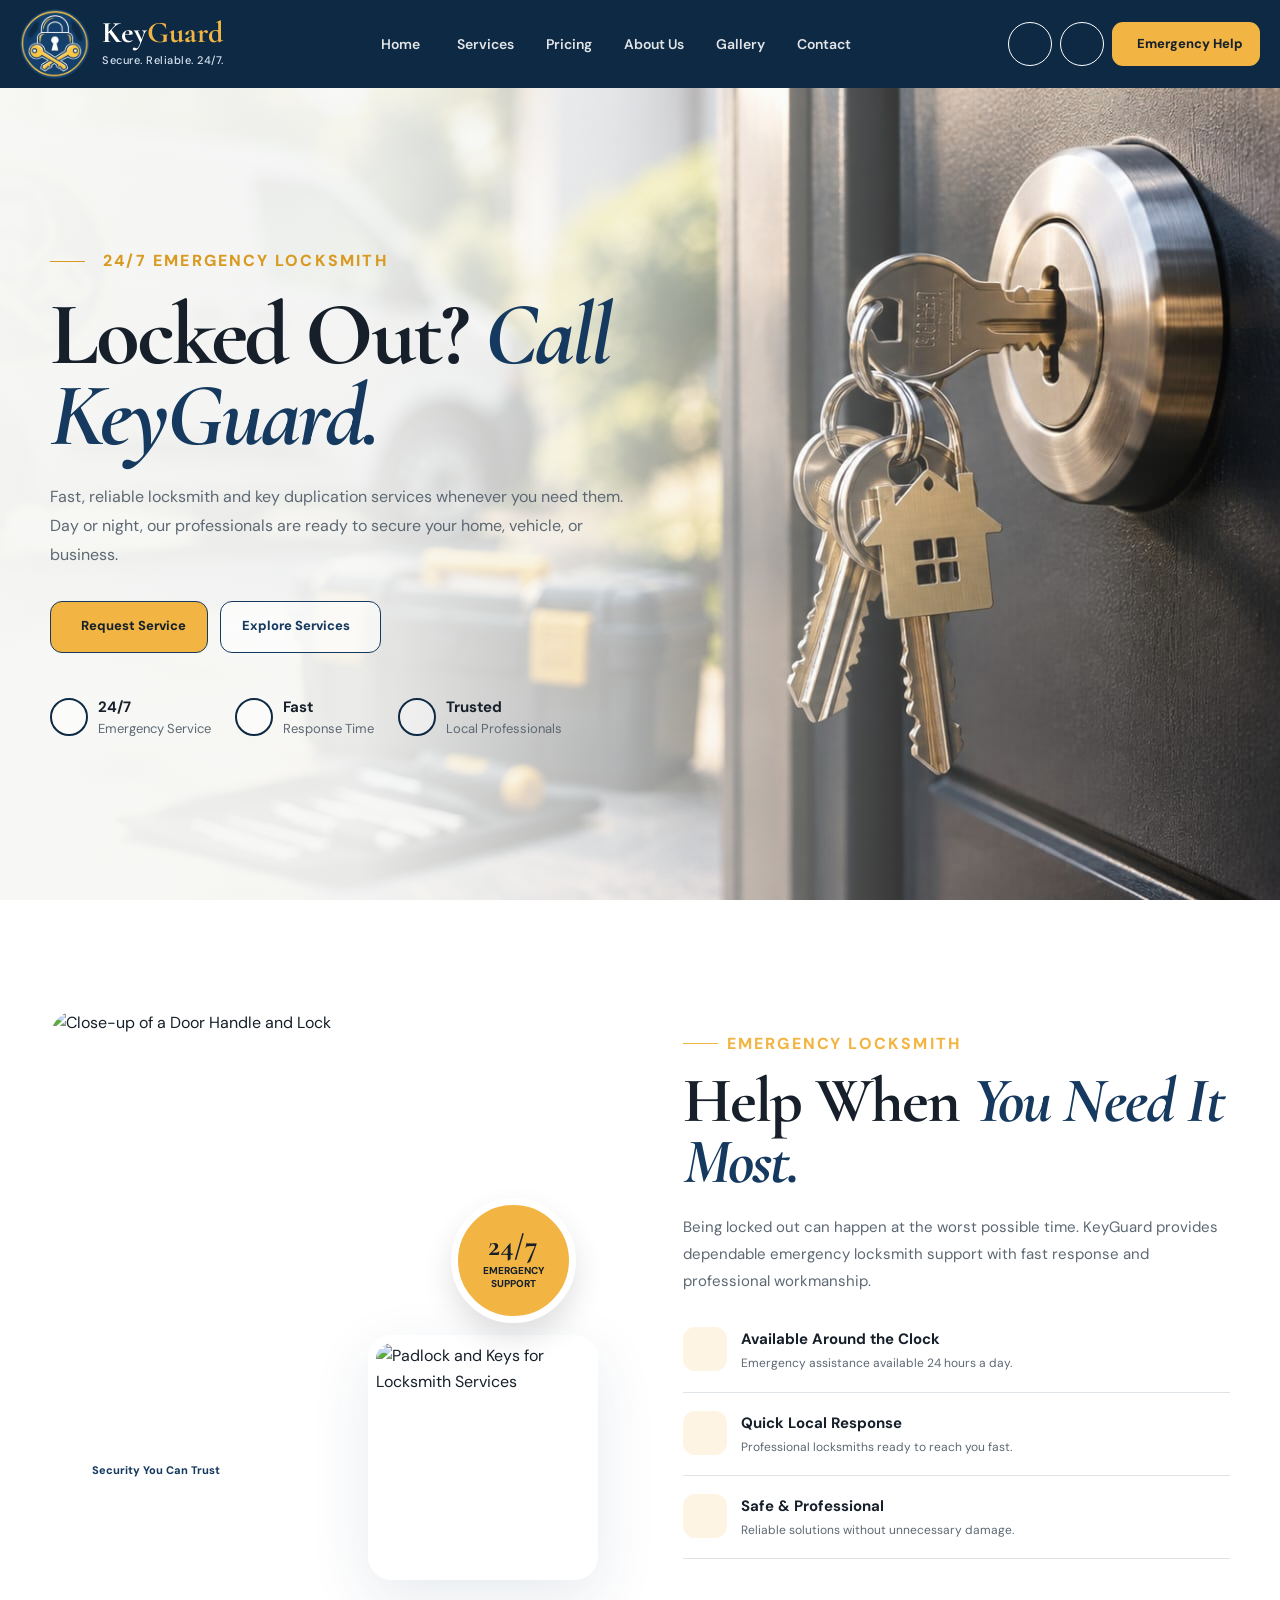
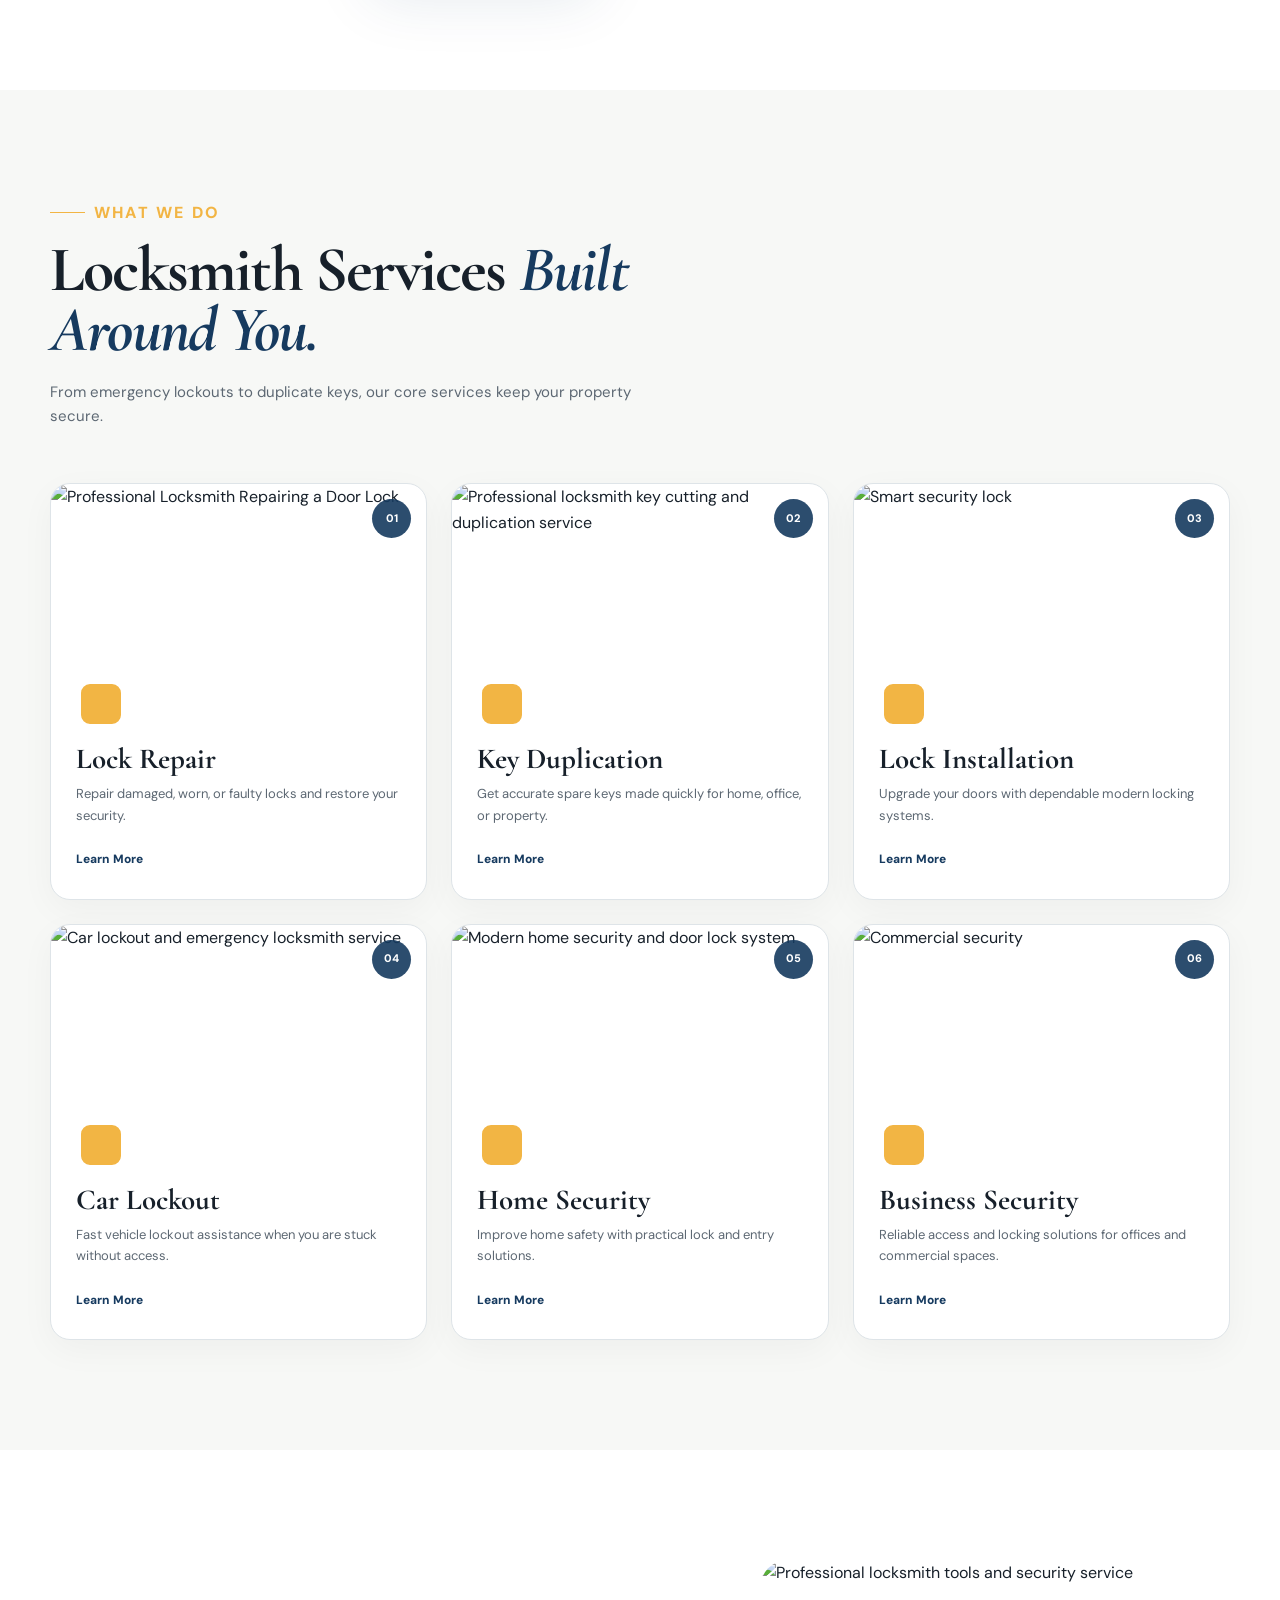
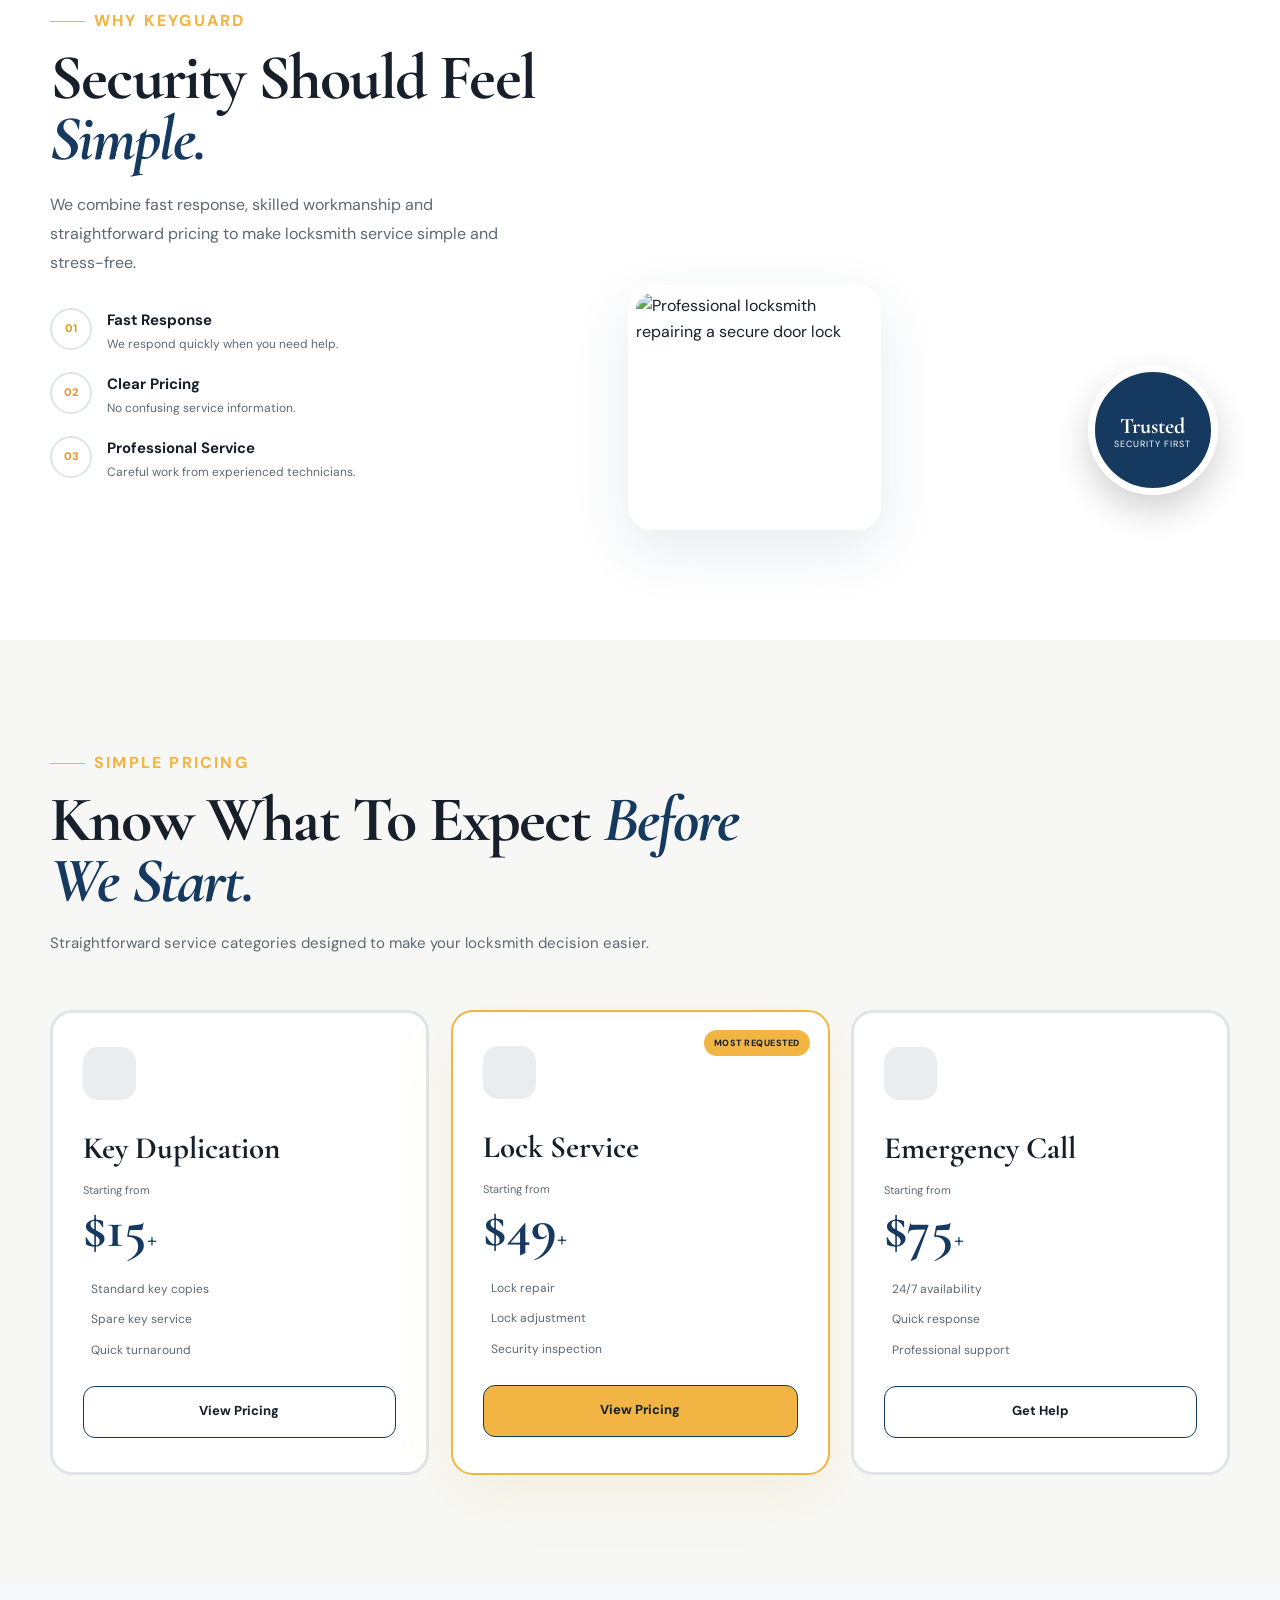
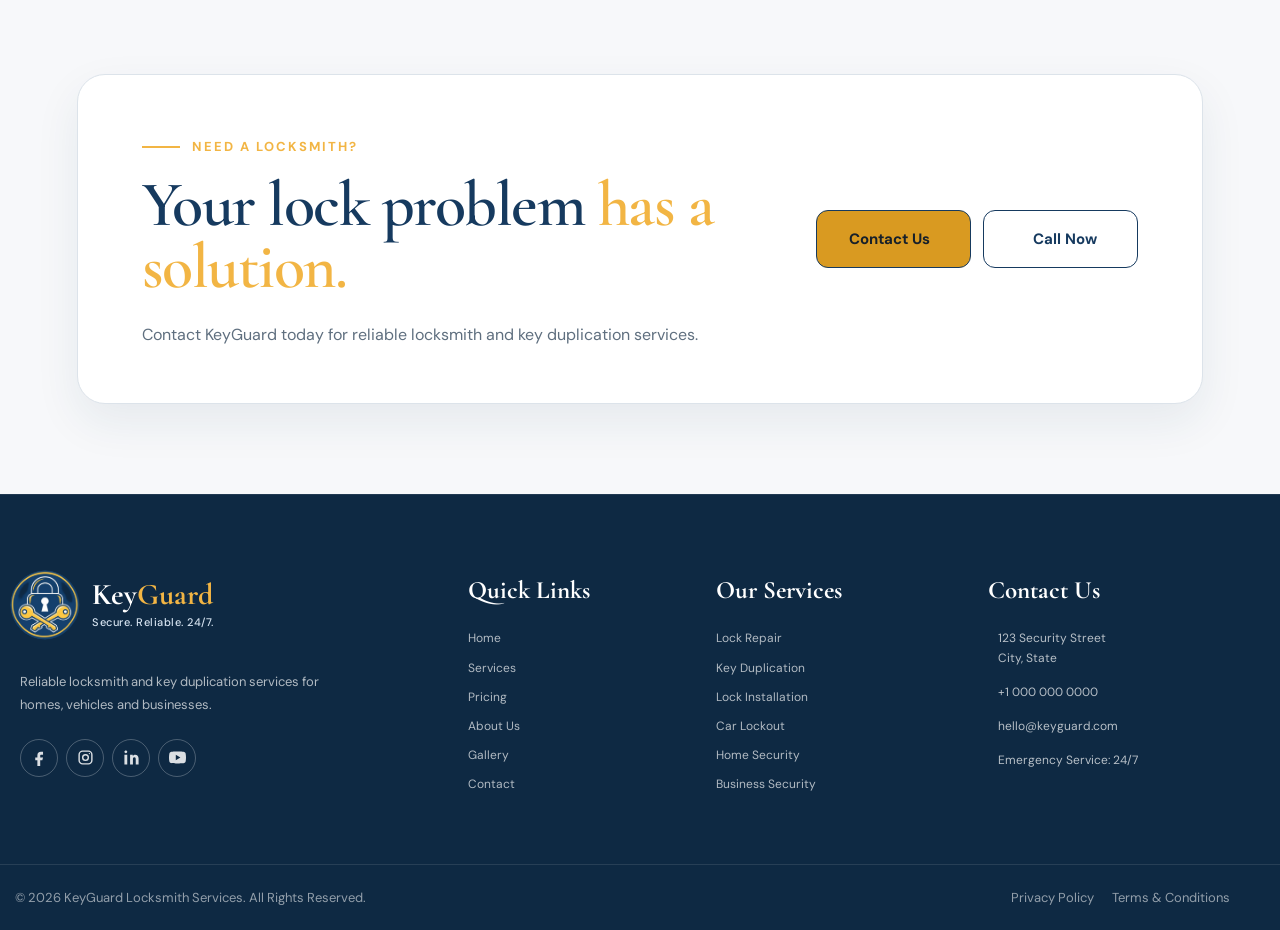
==== index.html @ f60ee817 "Add files via upload" ====
<!DOCTYPE html>
<html lang="en">
<head>
    <meta charset="UTF-8">
    <meta name="viewport" content="width=device-width, initial-scale=1.0">

    <title>KeyGuard | Locksmith & Key Duplication</title>

    <!-- Google Fonts -->
    <link rel="preconnect" href="https://fonts.googleapis.com">
    <link rel="preconnect" href="https://fonts.gstatic.com" crossorigin>
    <link href="https://fonts.googleapis.com/css2?family=Cormorant+Garamond:wght@500;600;700&family=DM+Sans:wght@400;500;600;700&display=swap" rel="stylesheet">

    <!-- Lucide Icons -->
    <script src="https://unpkg.com/lucide@latest"></script>

    <link rel="stylesheet" href="home.css">
    <link rel="icon" type="image/png" href="imges/lock.png">
</head>

<body>

<!-- =========================================================
     HEADER
========================================================= -->
<header class="site-header" id="siteHeader">

    <div class="header-inner">

        <!-- LOGO -->
       
<!-- LOGO -->
<a href="index.html" class="brand">

    <div class="brand-logo">
        <img src="imges/logo1.jpeg" alt="KeyGuard Logo">
    </div>

    <div class="brand-copy">
        <span class="brand-name">
            <span>Key</span><strong>Guard</strong>
        </span>

        <small class="brand-caption">
            Secure. Reliable. 24/7.
        </small>
    </div>

</a>


        <!-- MOBILE MENU -->
        <button class="mobile-menu-btn" id="mobileMenuBtn" aria-label="Open menu">
            <i data-lucide="menu"></i>
        </button>


        <!-- NAVIGATION -->
        <nav class="main-nav" id="mainNav">

            <!-- HOME DROPDOWN -->
            <div class="nav-dropdown">

                <button class="nav-link dropdown-toggle" type="button">
                    Home
                    <i data-lucide="chevron-down"></i>
                </button>

                <div class="dropdown-menu">
                    <a href="index.html">Home-Classic</a>
                    <a href="home2.html">Home-Premium</a>
                </div>

            </div>


            <a href="service.html" class="nav-link">
                Services
            </a>

            <a href="Pricing.html" class="nav-link">
                Pricing
            </a>

            <a href="about.html" class="nav-link">
                About Us
            </a>

            <a href="gallery.html" class="nav-link">
                Gallery
            </a>

            <a href="contact.html" class="nav-link">
                Contact
            </a>
            <a href="emergency.html" class="mobile-emergency-link">
  <i data-lucide="phone-call"></i>
  <span>Emergency Help</span>
</a>

        </nav>


        <!-- RIGHT CONTROLS -->
        
 <div class="header-actions">
      <button class="header-icon-btn circle-btn" id="rtlToggle"
        type="button" aria-label="Toggle RTL" title="Toggle RTL">
        <i data-lucide="arrow-left-right"></i>
      </button>
      <button class="header-icon-btn circle-btn" id="themeToggle"
        type="button" aria-label="Toggle dark mode" title="Toggle dark mode">
        <i data-lucide="moon" id="themeIcon"></i>
      </button>


            <a href="emergency.html" class="header-cta">
          <i data-lucide="phone-call"></i>
          Emergency Help
        </a>

        </div>

    </div>

</header>



<main>


<!-- =========================================================
     SECTION 1 — HERO
========================================================= -->
<section class="hero">

    <!-- HERO BACKGROUND IMAGE -->
    <div class="hero-background">

<img
  src="imges/home hero 2.jpeg"
  alt="Professional KeyGuard locksmith securing a door lock"
  class="hero-image"
>

    </div>


    <!-- LEFT GRADIENT OVERLAY -->
    <div class="hero-overlay"></div>


    <div class="hero-content container">

        <div class="hero-copy reveal">

            <div class="eyebrow">
                <span class="eyebrow-line"></span>
                <i data-lucide="shield-check"></i>
                24/7 Emergency Locksmith
            </div>

<h1>
    Locked Out?
    <span>Call KeyGuard.</span>
</h1>

            <p>
                Fast, reliable locksmith and key duplication services
                whenever you need them. Day or night, our professionals
                are ready to secure your home, vehicle, or business.
            </p>


            <div class="hero-buttons">

               <a href="contact.html" class="btn btn-primary">
    <i data-lucide="phone-call"></i>
    Request Service
</a>

                <a href="service.html" class="btn btn-outline">
                    Explore Services
                    <i data-lucide="arrow-right"></i>
                </a>

            </div>


            <div class="hero-trust">

                <div class="trust-item">
                    <div class="trust-icon">
                        <i data-lucide="clock-3"></i>
                    </div>

                    <div>
                        <strong>24/7</strong>
                        <span>Emergency Service</span>
                    </div>
                </div>


                <div class="trust-item">
                    <div class="trust-icon">
                        <i data-lucide="zap"></i>
                    </div>

                    <div>
                        <strong>Fast</strong>
                        <span>Response Time</span>
                    </div>
                </div>


                <div class="trust-item">
                    <div class="trust-icon">
                        <i data-lucide="badge-check"></i>
                    </div>

                    <div>
                        <strong>Trusted</strong>
                        <span>Local Professionals</span>
                    </div>
                </div>

            </div>

        </div>


        <!-- HERO FLOATING CARD -->
       

</section>



<!-- =========================================================
     SECTION 2 — EMERGENCY
========================================================= -->
<section class="section emergency-section">

    <div class="container emergency-grid">

        <!-- IMAGE COLLAGE -->
        <div class="image-collage reveal">

            <div class="main-image image-hover">

               <img
    src="https://images.unsplash.com/photo-1757590108469-693d6f6a0165?auto=format&fit=crop&w=1100&q=85"
    alt="Close-up of a Door Handle and Lock"
    loading="lazy"
>

                <div class="image-label">
                    <i data-lucide="shield"></i>
                    Security You Can Trust
                </div>

            </div>


            <div class="small-image image-hover">
<img
    src="https://live.staticflickr.com/7741/27097002084_64ef5ff59c_o.jpg"
    alt="Padlock and Keys for Locksmith Services"
    loading="lazy"
>

            </div>


            <div class="experience-badge">

                <strong>24/7</strong>
                <span>Emergency<br>Support</span>

            </div>

        </div>


        <!-- CONTENT -->
        <div class="section-copy reveal delay-1">

            <div class="eyebrow dark-eyebrow">
                <span class="eyebrow-line"></span>
                Emergency Locksmith
            </div>


            <h2>
                Help When
                <span>You Need It Most.</span>
            </h2>


            <p>
                Being locked out can happen at the worst possible time.
                KeyGuard provides dependable emergency locksmith support
                with fast response and professional workmanship.
            </p>


            <div class="feature-list">

                <div class="feature-row">
                    <div class="feature-icon">
                        <i data-lucide="clock"></i>
                    </div>

                    <div>
                        <h3>Available Around the Clock</h3>
                        <p>Emergency assistance available 24 hours a day.</p>
                    </div>
                </div>


                <div class="feature-row">
                    <div class="feature-icon">
                        <i data-lucide="map-pin"></i>
                    </div>

                    <div>
                        <h3>Quick Local Response</h3>
                        <p>Professional locksmiths ready to reach you fast.</p>
                    </div>
                </div>


                <div class="feature-row">
                    <div class="feature-icon">
                        <i data-lucide="lock-keyhole"></i>
                    </div>

                    <div>
                        <h3>Safe & Professional</h3>
                        <p>Reliable solutions without unnecessary damage.</p>
                    </div>
                </div>

            </div>

        </div>

    </div>

</section>



<!-- =========================================================
     SECTION 3 — SERVICES
========================================================= -->
<section class="section services-section">

    <div class="container">

        <div class="section-heading reveal">

            <div class="eyebrow dark-eyebrow">
                <span class="eyebrow-line"></span>
                What We Do
            </div>

            <h2>
                Locksmith Services
                <span>Built Around You.</span>
            </h2>

            <p>
                From emergency lockouts to duplicate keys,
                our core services keep your property secure.
            </p>

        </div>


        <div class="services-grid">


            <!-- CARD 1 -->
            <article class="service-card reveal">

                <div class="service-image image-hover">

                 <img
    src="https://www.phillykeystonelocksmith.com/images/content_10.png"
    alt="Professional Locksmith Repairing a Door Lock"
    loading="lazy"
>

                    <div class="service-number">01</div>

                </div>

                <div class="service-content">

                    <div class="service-icon">
                        <i data-lucide="lock-keyhole"></i>
                    </div>

                    <h3>Lock Repair</h3>

                    <p>
                        Repair damaged, worn, or faulty locks
                        and restore your security.
                    </p>

                    <a href="services.html">
                        Learn More
                        <i data-lucide="arrow-up-right"></i>
                    </a>

                </div>

            </article>


            <!-- CARD 2 -->
            <article class="service-card reveal delay-1">

                <div class="service-image image-hover">

                    <img
    src="https://images.unsplash.com/photo-1586864387967-d02ef85d93e8?auto=format&fit=crop&w=900&q=85"
    alt="Professional locksmith key cutting and duplication service"
>

                    <div class="service-number">02</div>

                </div>

                <div class="service-content">

                    <div class="service-icon">
                        <i data-lucide="key-round"></i>
                    </div>

                    <h3>Key Duplication</h3>

                    <p>
                        Get accurate spare keys made quickly
                        for home, office, or property.
                    </p>

                    <a href="services.html">
                        Learn More
                        <i data-lucide="arrow-up-right"></i>
                    </a>

                </div>

            </article>


            <!-- CARD 3 -->
            <article class="service-card reveal delay-2">

                <div class="service-image image-hover">

                    <img
                        src="https://images.unsplash.com/photo-1558618666-fcd25c85cd64?auto=format&fit=crop&w=900&q=85"
                        alt="Smart security lock"
                    >

                    <div class="service-number">03</div>

                </div>

                <div class="service-content">

                    <div class="service-icon">
                        <i data-lucide="wrench"></i>
                    </div>

                    <h3>Lock Installation</h3>

                    <p>
                        Upgrade your doors with dependable
                        modern locking systems.
                    </p>

                    <a href="services.html">
                        Learn More
                        <i data-lucide="arrow-up-right"></i>
                    </a>

                </div>

            </article>


            <!-- CARD 4 -->
            <article class="service-card reveal">

                <div class="service-image image-hover">

                   <img
    src="https://images.unsplash.com/photo-1503376780353-7e6692767b70?auto=format&fit=crop&w=900&q=85"
    alt="Car lockout and emergency locksmith service"
>

                    <div class="service-number">04</div>

                </div>

                <div class="service-content">

                    <div class="service-icon">
                        <i data-lucide="car-front"></i>
                    </div>

                    <h3>Car Lockout</h3>

                    <p>
                        Fast vehicle lockout assistance when
                        you are stuck without access.
                    </p>

                    <a href="services.html">
                        Learn More
                        <i data-lucide="arrow-up-right"></i>
                    </a>

                </div>

            </article>


            <!-- CARD 5 -->
            <article class="service-card reveal delay-1">

                <div class="service-image image-hover">

                    <img
    src="https://images.unsplash.com/photo-1558008258-3256797b43f3?auto=format&fit=crop&w=900&q=85"
    alt="Modern home security and door lock system"
>

                    <div class="service-number">05</div>

                </div>

                <div class="service-content">

                    <div class="service-icon">
                        <i data-lucide="house"></i>
                    </div>

                    <h3>Home Security</h3>

                    <p>
                        Improve home safety with practical
                        lock and entry solutions.
                    </p>

                    <a href="services.html">
                        Learn More
                        <i data-lucide="arrow-up-right"></i>
                    </a>

                </div>

            </article>


            <!-- CARD 6 -->
            <article class="service-card reveal delay-2">

                <div class="service-image image-hover">

                    <img
                        src="https://images.unsplash.com/photo-1560179707-f14e90ef3623?auto=format&fit=crop&w=900&q=85"
                        alt="Commercial security"
                    >

                    <div class="service-number">06</div>

                </div>

                <div class="service-content">

                    <div class="service-icon">
                        <i data-lucide="building-2"></i>
                    </div>

                    <h3>Business Security</h3>

                    <p>
                        Reliable access and locking solutions
                        for offices and commercial spaces.
                    </p>

                    <a href="services.html">
                        Learn More
                        <i data-lucide="arrow-up-right"></i>
                    </a>

                </div>

            </article>

        </div>

    </div>

</section>



<!-- =========================================================
     SECTION 4 — WHY US
========================================================= -->
<section class="section why-section">

    <div class="container why-grid">

        <div class="why-content reveal">

            <div class="eyebrow dark-eyebrow">
                <span class="eyebrow-line"></span>
                Why KeyGuard
            </div>

            <h2>
                Security Should Feel
                <span>Simple.</span>
            </h2>

            <p>
                We combine fast response, skilled workmanship and
                straightforward pricing to make locksmith service
                simple and stress-free.
            </p>


            <div class="why-points">

                <div class="why-point">
                    <span>01</span>

                    <div>
                        <h3>Fast Response</h3>
                        <p>We respond quickly when you need help.</p>
                    </div>
                </div>


                <div class="why-point">
                    <span>02</span>

                    <div>
                        <h3>Clear Pricing</h3>
                        <p>No confusing service information.</p>
                    </div>
                </div>


                <div class="why-point">
                    <span>03</span>

                    <div>
                        <h3>Professional Service</h3>
                        <p>Careful work from experienced technicians.</p>
                    </div>
                </div>

            </div>


          

        </div>


        <div class="why-images reveal delay-1">

            <div class="why-image-main image-hover">

               <img
    src="https://images.unsplash.com/photo-1581092921461-eab62e97a780?auto=format&fit=crop&w=1100&q=85"
    alt="Professional locksmith tools and security service"
>

            </div>


            <div class="why-image-small image-hover">

               <img
    src="https://images.unsplash.com/photo-1582139329536-e7284fece509?auto=format&fit=crop&w=800&q=85"
    alt="Professional locksmith repairing a secure door lock"
>

            </div>


            <div class="security-stamp">

                <i data-lucide="shield-check"></i>

                <strong>Trusted</strong>
                <span>Security First</span>

            </div>

        </div>

    </div>

</section>



<!-- =========================================================
     SECTION 5 — PRICING GUIDE
========================================================= -->
<section class="section pricing-section">

    <div class="container">

        <div class="section-heading reveal">

            <div class="eyebrow dark-eyebrow">
                <span class="eyebrow-line"></span>
                Simple Pricing
            </div>

            <h2>
                Know What To Expect
                <span>Before We Start.</span>
            </h2>

            <p>
                Straightforward service categories designed
                to make your locksmith decision easier.
            </p>

        </div>


        <div class="pricing-grid">


            <div class="price-card reveal">

                <div class="price-icon">
                    <i data-lucide="key-round"></i>
                </div>

                <h3>Key Duplication</h3>

                <p class="price-label">Starting from</p>

                <div class="price">
                    $15<span>+</span>
                </div>

                <ul>
                    <li><i data-lucide="check"></i> Standard key copies</li>
                    <li><i data-lucide="check"></i> Spare key service</li>
                    <li><i data-lucide="check"></i> Quick turnaround</li>
                </ul>

                <a href="pricing.html" class="btn btn-secondary">
                    View Pricing
                </a>

            </div>


            <div class="price-card popular reveal delay-1">

                <div class="popular-tag">
                    Most Requested
                </div>

                <div class="price-icon">
                    <i data-lucide="lock-keyhole"></i>
                </div>

                <h3>Lock Service</h3>

                <p class="price-label">Starting from</p>

                <div class="price">
                    $49<span>+</span>
                </div>

                <ul>
                    <li><i data-lucide="check"></i> Lock repair</li>
                    <li><i data-lucide="check"></i> Lock adjustment</li>
                    <li><i data-lucide="check"></i> Security inspection</li>
                </ul>

                <a href="pricing.html" class="btn btn-primary">
                    View Pricing
                </a>

            </div>


            <div class="price-card reveal delay-2">

                <div class="price-icon">
                    <i data-lucide="siren"></i>
                </div>

                <h3>Emergency Call</h3>

                <p class="price-label">Starting from</p>

                <div class="price">
                    $75<span>+</span>
                </div>

                <ul>
                    <li><i data-lucide="check"></i> 24/7 availability</li>
                    <li><i data-lucide="check"></i> Quick response</li>
                    <li><i data-lucide="check"></i> Professional support</li>
                </ul>

                <a href="contact.html" class="btn btn-secondary">
                    Get Help
                </a>

            </div>

        </div>

    </div>

</section>




<!-- =========================================================
     SECTION 6 — CTA
========================================================= -->
<!-- ================= CTA SECTION ================= -->
<section class="cta-section">
    <div class="cta-box">

        <div class="cta-content">
            <span class="cta-label">NEED A LOCKSMITH?</span>

            <h2>
                Your lock problem
                <span>has a solution.</span>
            </h2>

            <p>
                Contact KeyGuard today for reliable locksmith and
                key duplication services.
            </p>
        </div>

        <div class="cta-actions">
            <a href="contact.html" class="btn btn-primary">
                Contact Us
                <i data-lucide="arrow-up-right"></i>
            </a>

            <a href="tel:+10000000000" class="btn btn-secondary">
                <i data-lucide="phone"></i>
                Call Now
            </a>
        </div>

    </div>
</section>

           

</main>



<!-- =========================================================
     FOOTER
========================================================= -->
<footer class="site-footer">

    <div class="container footer-grid">


        <!-- FOOTER BRAND -->
        <div class="footer-brand">

            
<!-- FOOTER LOGO -->
<a href="index.html" class="brand footer-logo">

    <div class="brand-logo">
        <img src="imges/logo1.jpeg" alt="KeyGuard Logo">
    </div>

    <div class="brand-copy">
        <span class="brand-name">
            <span>Key</span><strong>Guard</strong>
        </span>

        <small class="brand-caption">Secure. Reliable. 24/7.</small>
    </div>

</a>

                       

            <p>
                Reliable locksmith and key duplication services
                for homes, vehicles and businesses.
            </p>


           <div class="footer-socials">

    <!-- Facebook -->
    <a href="#" aria-label="Facebook">
        <svg viewBox="0 0 24 24" aria-hidden="true">
            <path fill="currentColor"
                d="M14 8h3V4h-3c-3.31 0-5 1.69-5 5v3H6v4h3v8h4v-8h3l1-4h-4V9c0-.67.33-1 1-1z"/>
        </svg>
    </a>

    <!-- Instagram -->
    <a href="#" aria-label="Instagram">
        <svg viewBox="0 0 24 24" aria-hidden="true">
            <rect x="3" y="3" width="18" height="18" rx="5"
                fill="none" stroke="currentColor" stroke-width="2"/>
            <circle cx="12" cy="12" r="4"
                fill="none" stroke="currentColor" stroke-width="2"/>
            <circle cx="17.5" cy="6.5" r="1"
                fill="currentColor"/>
        </svg>
    </a>

    <!-- LinkedIn -->
    <a href="#" aria-label="LinkedIn">
        <svg viewBox="0 0 24 24" aria-hidden="true">
            <path fill="currentColor"
                d="M6 8H2V22H6V8ZM4 2C2.9 2 2 2.9 2 4C2 5.1 2.9 6 4 6C5.1 6 6 5.1 6 4C6 2.9 5.1 2 4 2ZM22 13.5C22 9.9 20.1 8 17.2 8C15.5 8 14.4 8.9 13.8 9.8V8H10V22H14V14.8C14 12.9 14.4 11.8 16 11.8C17.6 11.8 18 13 18 14.7V22H22V13.5Z"/>
        </svg>
    </a>

   <!-- YouTube -->
<a href="#" aria-label="YouTube">
    <svg viewBox="0 0 24 24" aria-hidden="true">
        <path fill="currentColor"
            d="M23.5 6.2a3 3 0 0 0-2.1-2.1C19.5 3.5 12 3.5 12 3.5s-7.5 0-9.4.6A3 3 0 0 0 .5 6.2 31.5 31.5 0 0 0 0 12a31.5 31.5 0 0 0 .5 5.8 3 3 0 0 0 2.1 2.1c1.9.6 9.4.6 9.4.6s7.5 0 9.4-.6a3 3 0 0 0 2.1-2.1A31.5 31.5 0 0 0 24 12a31.5 31.5 0 0 0-.5-5.8zM9.6 15.9V8.1l6.5 3.9-6.5 3.9z"/>
    </svg>
</a>

</div>

        </div>


        <!-- QUICK LINKS -->
        <div class="footer-column">

            <h3>Quick Links</h3>

            <a href="index.html">Home</a>
            <a href="services.html">Services</a>
            <a href="pricing.html">Pricing</a>
            <a href="about.html">About Us</a>
            <a href="gallery.html">Gallery</a>
            <a href="contact.html">Contact</a>

        </div>


        <!-- SERVICES -->
        <div class="footer-column">

            <h3>Our Services</h3>

            <a href="services.html">Lock Repair</a>
            <a href="services.html">Key Duplication</a>
            <a href="services.html">Lock Installation</a>
            <a href="services.html">Car Lockout</a>
            <a href="services.html">Home Security</a>
            <a href="services.html">Business Security</a>

        </div>


        <!-- CONTACT -->
        <div class="footer-column footer-contact">

            <h3>Contact Us</h3>

            <div>
                <i data-lucide="map-pin"></i>
                <span>123 Security Street<br>City, State</span>
            </div>

            <div>
                <i data-lucide="phone"></i>
                <span>+1 000 000 0000</span>
            </div>

            <div>
                <i data-lucide="mail"></i>
                <span>hello@keyguard.com</span>
            </div>

            <div>
                <i data-lucide="clock-3"></i>
                <span>Emergency Service: 24/7</span>
            </div>

        </div>

    </div>


    <div class="footer-bottom">

        <div class="container footer-bottom-inner">

            <p>
                © 2026 KeyGuard Locksmith Services. All Rights Reserved.
            </p>

            <div>
                <a href="#">Privacy Policy</a>
                <a href="#">Terms & Conditions</a>
            </div>

        </div>

    </div>

</footer>


<script src="home.js"></script>

</body>
</html>
---- home.css ----
/* =========================================================
   ROOT
========================================================= */

:root {

    --primary: #163A5F;
    --primary-dark: #0E2943;

    --secondary: #F2B544;
    --secondary-dark: #D99A21;

    --white: #FFFFFF;
    --black: #101419;

    --bg: #F7F8F6;
    --surface: #FFFFFF;
    --surface-2: #F1F4F6;

    --text: #17202A;
    --text-soft: #5D6873;
    --border: #DEE4E8;

    --chrome-bg: #163A5F;
    --chrome-text: #FFFFFF;

    --shadow:
        0 20px 60px rgba(22, 58, 95, 0.10);

    --header-height: 88px;

    --heading-font: "Cormorant Garamond", serif;
    --body-font: "DM Sans", sans-serif;

    --radius: 20px;
}


/* DARK MODE VARIABLES */

body.dark-mode {

    --bg: #0B1015;
    --surface: #121920;
    --surface-2: #17212A;

    --text: #F5F7F8;
    --text-soft: #B6C0C8;
    --border: #29343E;

    --chrome-bg: #090D12;
    --chrome-text: #FFFFFF;

    --shadow:
        0 20px 60px rgba(0, 0, 0, 0.35);
}



/* =========================================================
   RESET
========================================================= */

* {
    margin: 0;
    padding: 0;
    box-sizing: border-box;
}

html {
    scroll-behavior: smooth;
}

body {

    font-family: var(--body-font);

    background: var(--bg);
    color: var(--text);

    line-height: 1.6;

    overflow-x: hidden;

    transition:
        background .35s ease,
        color .35s ease;
}

body.rtl {
    direction: rtl;
}

img {
    width: 100%;
    display: block;
}

a {
    text-decoration: none;
    color: inherit;
}

button {
    font: inherit;
}

.container {
    width: min(1180px, calc(100% - 40px));
    margin-inline: auto;
}



/* =========================================================
   HEADER
========================================================= */

.site-header {

    position: fixed;

    top: 0;
    left: 0;
    right: 0;

    height: var(--header-height);

    z-index: 1000;

    background: var(--primary-dark);

    color: var(--chrome-text);

    transition:
        background .35s ease,
        box-shadow .35s ease,
        transform .35s ease;
}

.site-header.scrolled {

    box-shadow:
        0 10px 35px rgba(0,0,0,.16);

    backdrop-filter: blur(14px);
}


.header-inner {

    width: min(1280px, calc(100% - 40px));

    height: 100%;

    margin-inline: auto;

    display: flex;

    align-items: center;

    justify-content: space-between;

    gap: 30px;
}



/* =========================================================
   LOGO
========================================================= */

/*.brand {
    display: flex;
    align-items: center;
    gap: 11px;
    flex-shrink: 0;
    margin-left: auto;
    
}
.brand-logo {

    width: 50px;
    height: 50px;

    display: grid;
    place-items: center;

    border: 1px solid rgba(255,255,255,.45);

    border-radius: 14px;

    color: var(--secondary);

    background: rgba(255,255,255,.06);

    transition: transform .3s ease;
    
}

.brand:hover .brand-logo {
    transform: rotate(-5deg) translateY(-2px);
}

.brand-logo svg {
    width: 35px;
    height: 35px;
}

.brand-copy {
    display: flex;
    flex-direction: column;
    line-height: 1;
}

.brand-name {

    font-family: var(--heading-font);

    font-size: 29px;

    font-weight: 700;

    letter-spacing: -.5px;

    color: #FFFFFF;
}

.brand-name strong {
    color: var(--secondary);
}

.brand-copy small {

    margin-top: 5px;

    color: rgba(255,255,255,.75);

    font-size: 9px;

    font-weight: 600;

    letter-spacing: 1.5px;

    text-transform: uppercase;
}
.site-header .brand {
    transform: translateX(30px);
}
*/

/* ===== KEYGUARD LOGO ===== */

.brand {
    display: inline-flex;
    align-items: center;
    gap: 12px;
    text-decoration: none;
    flex-shrink: 0;
}

/* Circular logo image */
.brand-logo {
    width: 70px;
    height: 70px;
    border-radius: 50%;
    overflow: hidden;
    border: none;
    outline: none;
    box-shadow: none;
    background: transparent;
}

.brand-logo img {
    width: 100%;
    height: 100%;
    object-fit: cover;
    border-radius: 50%;
    display: block;

    mix-blend-mode: screen;
}

/* Logo text and caption */
.brand-copy {
    display: flex;
    flex-direction: column;
    align-items: flex-start;
    gap: 4px;
}


.brand-name {
  font-family: var(--heading-font);
  font-size: 30px;
  font-weight: 700;
  line-height: 1;
  white-space: nowrap;
  color: var(--white);
}

.brand-name strong {
    color: var(--secondary, #F2B544);
    font-weight: 700;
}

/* Caption below KeyGuard */
.brand-caption {
    color: #D6E3F0;
    font-size: 11px;
    font-weight: 500;
    letter-spacing: 0.5px;
}

/* Mobile responsive */
@media (max-width: 480px) {
    .brand {
        gap: 8px;
    }

    .brand-logo {
        width: 44px;
        height: 44px;
    }

    .brand-name {
        font-size: 25px;
    }

    .brand-caption {
        font-size: 9px;
        letter-spacing: 0.2px;
    }
}


/* =========================================================
   NAV
========================================================= */

.main-nav {

    display: flex;

    align-items: center;

    justify-content: center;

    gap: 6px;

    flex: 1;
}

.nav-link {

    position: relative;

    display: inline-flex;

    align-items: center;

    gap: 5px;

    min-height: 42px;

    padding: 8px 13px;

    border: 0;

    background: transparent;

    color: rgba(255,255,255,.88);

    font-size: 14px;

    font-weight: 600;

    cursor: pointer;

    transition:
        color .25s ease,
        background .25s ease;
}

.nav-link:hover,
.nav-link.active {

    color: var(--secondary);
}

.nav-link::after {

    content: "";

    position: absolute;

    left: 13px;
    right: 13px;

    bottom: 1px;

    height: 2px;

    background: var(--secondary);

    transform: scaleX(0);

    transform-origin: center;

    transition: transform .25s ease;
}

.nav-link:hover::after,
.nav-link.active::after {
    transform: scaleX(1);
}

.dropdown-toggle svg {
    width: 15px;
}



/* DROPDOWN */

.nav-dropdown {
    position: relative;
}

.dropdown-menu {

    position: absolute;

    top: calc(100% + 12px);

    left: 0;

    min-width: 190px;

    padding: 8px;

    border-radius: 14px;

    background: var(--surface);

    border: 1px solid var(--border);

    box-shadow: var(--shadow);

    opacity: 0;

    visibility: hidden;

    transform:
        translateY(8px);

    transition:
        opacity .25s ease,
        transform .25s ease,
        visibility .25s ease;
}

.nav-dropdown:hover .dropdown-menu,
.nav-dropdown.open .dropdown-menu {

    opacity: 1;

    visibility: visible;

    transform: translateY(0);
}

.dropdown-menu a {

    display: block;

    padding: 11px 13px;

    border-radius: 9px;

    color: var(--text);

    font-size: 13px;

    font-weight: 600;

    transition:
        background .2s ease,
        color .2s ease;
}

.dropdown-menu a:hover {

    background: var(--primary);

    color: #FFFFFF;
}



/* =========================================================
   HEADER ACTIONS
========================================================= */

.header-actions {

    display: flex;

    align-items: center;

    gap: 8px;
}

.header-icon-btn {

    min-width: 55px;

    height: 44px;

    padding: 0 11px;

    display: inline-flex;

    align-items: center;

    justify-content: center;

    gap: 6px;

    color: #FFFFFF;

    background: transparent;

    border: 1px solid rgba(255,255,255,.35);

    border-radius: 11px;

    cursor: pointer;

    font-size: 12px;

    font-weight: 700;

    transition:
        border-color .25s ease,
        color .25s ease,
        background .25s ease;
}

.header-icon-btn svg {
    width: 17px;
}

.header-icon-btn:hover {

    color: var(--secondary);

    border-color: var(--secondary);

    background: rgba(242,181,68,.08);
}
.circle-btn {
    width: 44px;
    height: 44px;
    border-radius: 50%;
    display: inline-flex;
    align-items: center;
    justify-content: center;
    padding: 0;
    background: transparent;
    border: 1px solid #F2B544;
    color: #F2B544;
    cursor: pointer;
}

.circle-btn svg {
    width: 20px;
    height: 20px;
}

.circle-btn:hover {
    background: #F2B544;
    color: #163A5F;
}
/* Dark Mode Button */
.circle-btn {
    width: 44px;
    height: 44px;
    min-width: 44px;
    border-radius: 50%;
    display: inline-flex;
    align-items: center;
    justify-content: center;
    padding: 0;
    background: transparent;
    border: 1px solid white;
    color: #F2B544;
    cursor: pointer;
    transition: all 0.3s ease;
}

.circle-btn svg {
    width: 20px;
    height: 20px;
}

.circle-btn:hover {
    background: #F2B544;
    color: #163A5F;
}

/* Dark Mode lo kuda same style */
body.dark-mode .circle-btn {
    background: transparent;
    border-color: #F2B544;
    color: #F2B544;
}

body.dark-mode .circle-btn:hover {
    background: #F2B544;
    color: #163A5F;
}



.header-cta {

    min-height: 44px;

    padding: 0 17px;

    display: inline-flex;

    align-items: center;

    justify-content: center;

    gap: 8px;

    background: var(--secondary);

    color: #18202A;

    border-radius: 11px;

    font-size: 13px;

    font-weight: 800;

    transition:
        transform .25s ease,
        background .25s ease,
        box-shadow .25s ease;
}

.header-cta:hover {

    transform: translateY(-2px);

    background: #FFD06A;

    box-shadow:
        0 12px 25px rgba(242,181,68,.25);
}

.header-cta svg {
    width: 16px;
}



/* MOBILE BUTTON */

.mobile-menu-btn {

    display: none;

    width: 44px;
    height: 44px;

    border-radius: 11px;

    border: 1px solid rgba(255,255,255,.35);

    background: transparent;

    color: #FFFFFF;

    cursor: pointer;
}



/* =========================================================
   HERO
========================================================= */

.hero {

    position: relative;

    min-height: 820px;

    height: 100vh;

    max-height: 940px;

    overflow: hidden;

    display: flex;

    align-items: center;
}


.hero-background {

    position: absolute;

    inset: 0;

    overflow: hidden;
}

.hero-background img {

    width: 100%;
    height: 100%;

    object-fit: cover;

    object-position: center;

    animation: heroZoom 13s ease-in-out infinite alternate;
}

@keyframes heroZoom {

    from {
        transform: scale(1);
    }

    to {
        transform: scale(1.07);
    }
}



/* IMPORTANT LEFT GRADIENT */

.hero-overlay {

    position: absolute;

    inset: 0;

    background:
        linear-gradient(
            90deg,
            rgba(247,248,246,.98) 0%,
            rgba(247,248,246,.94) 28%,
            rgba(247,248,246,.72) 48%,
            rgba(247,248,246,.18) 72%,
            rgba(247,248,246,0) 100%
        );
}


body.dark-mode .hero-overlay {

    background:
        linear-gradient(
            90deg,
            rgba(11,16,21,.98) 0%,
            rgba(11,16,21,.94) 29%,
            rgba(11,16,21,.72) 50%,
            rgba(11,16,21,.20) 76%,
            rgba(11,16,21,0) 100%
        );
}


.hero-content {

    position: relative;

    z-index: 2;

    width: min(1180px, calc(100% - 40px));

    margin-inline: auto;

    padding-top: 88px;
}

.hero-copy {
    max-width: 660px;
}

.eyebrow {

    display: flex;

    align-items: center;

    gap: 9px;

    color: var(--secondary-dark);

    font-size: 16px;

    font-weight: 800;

    letter-spacing: 2.2px;

    text-transform: uppercase;
}

.eyebrow-line {

    width: 35px;

    height: 1px;

    background: currentColor;
}

.eyebrow svg {
    width: 16px;
}


.hero h1 {

   /* margin-top: 19px;

    font-family: var(--heading-font);

    font-size: clamp(58px, 7vw, 94px);

    line-height: .88;

    letter-spacing: -3px;

    color: var(--text);

    max-width: 760px;*/
    margin-top: 21px;
  font-family: var(--heading-font);
  font-size: clamp(58px, 7vw, 94px);
  line-height: .9;
  letter-spacing: -3px;
  color: var(--text);
}

.hero h1 span {

   /* display: block;

    color: var(--primary);

    font-style: italic;*/
     color: var(--primary);
  font-style: italic;
}

body.dark-mode .hero h1 span {
    color: #6EA4D2;
}

.hero-copy > p {

   /* max-width: 590px;

    margin-top: 28px;

    color: var(--text-soft);

    font-size: 17px;

    line-height: 1.8;*/
     max-width: 600px;
  margin-top: 27px;
  color: var(--text-soft);
  font-size: 16px;
  line-height: 1.8;
}


.hero-buttons {

    display: flex;

    flex-wrap: wrap;

    gap: 12px;

    margin-top: 31px;
}



/* BUTTONS */

.btn {

    min-height: 52px;

    padding: 0 21px;

    display: inline-flex;

    align-items: center;

    justify-content: center;

    gap: 9px;

    border-radius: 12px;

    font-size: 13px;

    font-weight: 800;

    transition:
        transform .25s ease,
        background .25s ease,
        color .25s ease,
        border-color .25s ease,
        box-shadow .25s ease;
}

.btn svg {
    width: 17px;
}

.btn-primary {

    background: var(--secondary);

    color: var(--text);

    border: 1px solid var(--primary);
}

.btn-primary:hover {



    transform: translateY(-3px);

    box-shadow:
        0 14px 30px rgba(22,58,95,.24);
}


.btn-outline {

    background: rgba(255,255,255,.6);

    border: 1px solid var(--primary);

    color: var(--primary);
}

body.dark-mode .btn-outline {

    background: rgba(11,16,21,.55);

    color: #FFFFFF;

    border-color: #7AA7CA;
}

.btn-outline:hover {

    background: var(--secondary);

    color: #FFFFFF;

    transform: translateY(-3px);
}


.btn-secondary {

    background: transparent;

    border: 1px solid var(--primary);

    color: var(--text);
}

body.dark-mode .btn-secondary {
    color: #FFFFFF;
    border-color: #6EA4D2;
}

.btn-secondary:hover {

    background: var(--secondary);

    color: #FFFFFF;

    transform: translateY(-3px);
}


.btn-light {

    background: #FFFFFF;

    color: var(--primary);

    border: 1px solid #FFFFFF;
}

.btn-light:hover {

    transform: translateY(-3px);

    background: #F2F2F2;
}


.btn-cta-outline {

    border: 1px solid rgba(255,255,255,.6);

    color: #FFFFFF;

    background: transparent;
}

.btn-cta-outline:hover {

    background: #FFFFFF;

    color: var(--text);

    transform: translateY(-3px);
}



/* HERO TRUST */

.hero-trust {

    display: flex;

    align-items: center;

    flex-wrap: wrap;

    gap: 24px;

    margin-top: 42px;
}

.trust-item {

    display: flex;

    align-items: center;

    gap: 10px;
}

.trust-icon {

    width: 38px;
    height: 38px;

    display: grid;
    place-items: center;

    border: 2px solid var(--primary-dark);

    color: var(--primary-dark);

    border-radius: 50%;

    background: rgba(255,255,255,.45);
}

body.dark-mode .trust-icon {

    color: #9AC1DF;

    border-color: rgba(154,193,223,.35);

    background: rgba(0,0,0,.3);
}

.trust-icon svg {
    width: 17px;
}

.trust-item strong {

    display: block;

    color: var(--text);

    font-size: 15px;
}

.trust-item span {

    display: block;

    color: var(--text-soft);

    font-size: 13px;
}



/* FLOATING CARD */

.hero-floating-card {

    position: absolute;

    right: 2%;

    bottom: 12%;

    min-width: 245px;

    display: flex;

    align-items: center;

    gap: 12px;

    padding: 15px;

    border-radius: 16px;

    background: rgba(255,255,255,.90);

    border: 1px solid rgba(255,255,255,.8);

    box-shadow:
        0 18px 50px rgba(0,0,0,.18);

    backdrop-filter: blur(12px);

    transition: transform .3s ease;
}

body.dark-mode .hero-floating-card {

    background: rgba(18,25,32,.90);

    border-color: rgba(255,255,255,.10);
}

.floating-icon {

    width: 43px;
    height: 43px;

    flex-shrink: 0;

    display: grid;
    place-items: center;

    border-radius: 12px;

    background: var(--secondary);

    color: #18202A;
}

.floating-icon svg {
    width: 20px;
}

.hero-floating-card strong {

    display: block;

    color: var(--text);

    font-size: 13px;
}

.hero-floating-card span {

    display: block;

    color: var(--text-soft);

    font-size: 11px;
}

.hero-floating-card > svg {

    width: 18px;

    margin-left: auto;

    color: var(--primary);
}



/* =========================================================
   GENERAL SECTIONS
========================================================= */

.section {

    padding: 110px 0;

    background: var(--bg);
}

.section-heading {

    max-width: 690px;

    margin-bottom: 55px;
}

.section-heading h2,
.section-copy h2,
.why-content h2 {

    margin-top: 14px;

    font-family: var(--heading-font);

    font-size: clamp(45px, 5vw, 70px);

    line-height: .95;

    letter-spacing: -1.8px;

    color: var(--text);
}

.section-heading h2 span,
.section-copy h2 span,
.why-content h2 span {

    color: var(--primary);

    font-style: italic;
}

body.dark-mode .section-heading h2 span,
body.dark-mode .section-copy h2 span,
body.dark-mode .why-content h2 span {

    color: #78A9D1;
}

.section-heading > p {

    margin-top: 19px;

    max-width: 620px;

    color: var(--text-soft);

    font-size: 15px;
}

.dark-eyebrow {
    color: var(--secondary);
}



/* =========================================================
   EMERGENCY
========================================================= */

.emergency-section {
    background: var(--surface);
}

.emergency-grid {

    display: grid;

    grid-template-columns: 1fr 1fr;

    align-items: center;

    gap: 85px;
}


.image-collage {

    position: relative;

    min-height: 570px;
}

.main-image {

    position: absolute;

    top: 0;
    left: 0;

    width: 80%;
    height: 500px;

    overflow: hidden;

    border-radius: 28px;
}

.main-image img {

    width: 100%;
    height: 100%;

    object-fit: cover;

    transition: transform .7s cubic-bezier(.2,.8,.2,1);
}

.image-hover {
    overflow: hidden;
}

.image-hover img {
    transition:
        transform .7s cubic-bezier(.2,.8,.2,1),
        filter .5s ease;
}

.image-hover:hover img {

    transform: scale(1.08);

    filter: saturate(1.08);
}


.image-label {

    position: absolute;

    left: 20px;
    bottom: 20px;

    display: flex;

    align-items: center;

    gap: 8px;

    padding: 10px 14px;

    background: rgba(255,255,255,.92);

    color: var(--primary);

    border-radius: 10px;

    font-size: 11px;

    font-weight: 800;
}

.image-label svg {
    width: 15px;
}


.small-image {

    position: absolute;

    right: 0;
    bottom: 0;

    width: 42%;
    height: 245px;

    overflow: hidden;

    border: 8px solid var(--surface);

    border-radius: 24px;

    box-shadow: var(--shadow);
}

.small-image img {

    width: 100%;
    height: 100%;

    object-fit: cover;
}


.experience-badge {

    position: absolute;

    right: 4%;

    top: 33%;

    width: 125px;
    height: 125px;

    display: flex;

    flex-direction: column;

    align-items: center;

    justify-content: center;

    text-align: center;

    border-radius: 50%;

    background: var(--secondary);

    color: #17202A;

    border: 7px solid var(--surface);

    box-shadow: 0 15px 30px rgba(0,0,0,.12);
}

.experience-badge strong {

    font-family: var(--heading-font);

    font-size: 30px;

    line-height: 1;
}

.experience-badge span {

    margin-top: 4px;

    font-size: 10px;

    font-weight: 800;

    line-height: 1.25;

    text-transform: uppercase;
}


.section-copy > p {

    margin-top: 22px;

    color: var(--text-soft);

    line-height: 1.8;

    font-size: 15px;
}


.feature-list {

    margin-top: 32px;

    display: grid;

    gap: 18px;
}

.feature-row {

    display: flex;

    gap: 14px;

    padding-bottom: 18px;

    border-bottom: 1px solid var(--border);
}

.feature-icon {

    width: 44px;
    height: 44px;

    flex-shrink: 0;

    display: grid;
    place-items: center;

    background: rgba(242,181,68,.15);

    color: var(--secondary-dark);

    border-radius: 12px;
}

.feature-icon svg {
    width: 20px;
}

.feature-row h3 {

    color: var(--text);

    font-size: 15px;
}

.feature-row p {

    margin-top: 3px;

    color: var(--text-soft);

    font-size: 12px;
}



/* =========================================================
   SERVICES
========================================================= */

.services-section {
    background: var(--bg);
}

.services-grid {

    display: grid;

    grid-template-columns:
        repeat(3, 1fr);

    gap: 24px;
}


.service-card {

    background: var(--surface);

    border: 1px solid var(--border);

    border-radius: 20px;

    overflow: hidden;

    box-shadow:
        0 10px 35px rgba(0,0,0,.04);

    transition:
        transform .35s ease,
        box-shadow .35s ease,
        border-color .35s ease;
}

.service-card:hover {

    transform: translateY(-9px);

    border-color: rgba(242,181,68,.55);

    box-shadow:
        0 22px 55px rgba(0,0,0,.11);
}


.service-image {

    position: relative;

    height: 220px;

    overflow: hidden;
}

.service-image img {

    width: 100%;
    height: 100%;

    object-fit: cover;
}

.service-number {

    position: absolute;

    top: 15px;
    right: 15px;

    width: 39px;
    height: 39px;

    display: grid;
    place-items: center;

    border-radius: 50%;

    background: rgba(22,58,95,.9);

    color: #FFFFFF;

    font-size: 11px;

    font-weight: 800;
}

.service-content {

    position: relative;

    padding: 27px 25px 28px;
}

.service-icon {

    position: absolute;

    top: -25px;

    width: 50px;
    height: 50px;

    display: grid;
    place-items: center;

    border-radius: 14px;

    background: var(--secondary);

    color: #17202A;

    border: 5px solid var(--surface);
}

.service-icon svg {
    width: 21px;
}

.service-content h3 {

    padding-top: 13px;

    font-family: var(--heading-font);

    font-size: 29px;

    line-height: 1;

    color: var(--text);
}

.service-content p {

    margin-top: 10px;

    min-height: 50px;

    color: var(--text-soft);

    font-size: 13px;

    line-height: 1.65;
}

.service-content a {

    margin-top: 17px;

    display: inline-flex;

    align-items: center;

    gap: 6px;

    color: var(--primary);

    font-size: 12px;

    font-weight: 800;
}

body.dark-mode .service-content a {
    color: #79AAD2;
}

.service-content a svg {
    width: 15px;

    transition: transform .25s ease;
}

.service-content a:hover svg {
    transform: translate(3px,-3px);
}



/* =========================================================
   WHY US
========================================================= */

.why-section {

    background: var(--surface);
}

.why-grid {

    display: grid;

    grid-template-columns: .9fr 1.1fr;

    align-items: center;

    gap: 85px;
}

.why-content > p {

    margin-top: 22px;

    color: var(--text-soft);

    line-height: 1.8;

    max-width: 560px;
}


.why-points {

    margin-top: 30px;

    display: grid;

    gap: 18px;
}

.why-point {

    display: flex;

    gap: 15px;

    align-items: flex-start;
}

.why-point > span {

    width: 42px;
    height: 42px;

    flex-shrink: 0;

    display: grid;
    place-items: center;

    border: 2px solid var(--border);

    border-radius: 50%;

    color: var(--secondary-dark);

    font-size: 11px;

    font-weight: 800;
}

.why-point h3 {

    color: var(--text);

    font-size: 15px;
}

.why-point p {

    margin-top: 3px;

    color: var(--text-soft);

    font-size: 12px;
}

.text-link {

    margin-top: 27px;

    display: inline-flex;

    align-items: center;

    gap: 8px;

    color: var(--primary);

    font-size: 13px;

    font-weight: 800;
}

body.dark-mode .text-link {
    color: #78A9D1;
}

.text-link svg {
    width: 16px;
}


.why-images {

    position: relative;

    min-height: 570px;
}

.why-image-main {

    position: absolute;

    right: 0;
    top: 0;

    width: 78%;
    height: 490px;

    border-radius: 28px;

    overflow: hidden;
}

.why-image-main img {

    height: 100%;

    object-fit: cover;
}

.why-image-small {

    position: absolute;

    left: 0;
    bottom: 0;

    width: 42%;
    height: 245px;

    border: 8px solid var(--surface);

    border-radius: 24px;

    overflow: hidden;

    box-shadow: var(--shadow);
}

.why-image-small img {

    width: 100%;
    height: 100%;

    object-fit: cover;
}


.security-stamp {

    position: absolute;

    right: 2%;
    bottom: 35px;

    width: 130px;
    height: 130px;

    display: flex;

    flex-direction: column;

    align-items: center;

    justify-content: center;

    border-radius: 50%;

    background: var(--primary);

    color: #FFFFFF;

    border: 7px solid var(--surface);

    box-shadow: 0 15px 35px rgba(0,0,0,.18);
}

.security-stamp svg {

    width: 24px;

    color: var(--secondary);
}

.security-stamp strong {

    margin-top: 6px;

    font-family: var(--heading-font);

    font-size: 22px;

    line-height: 1;
}

.security-stamp span {

    font-size: 9px;

    letter-spacing: 1px;

    text-transform: uppercase;
}



/* =========================================================
   PRICING
========================================================= */

.pricing-section {
    background: var(--bg);
}

.pricing-grid {

    display: grid;

    grid-template-columns:
        repeat(3, 1fr);

    gap: 22px;
}

.price-card {

    position: relative;

    padding: 34px 30px;

    border: 3px solid var(--border);

    border-radius: 22px;

    background: var(--surface);

    transition:
        transform .35s ease,
        box-shadow .35s ease;
}

.price-card:hover {

    transform: translateY(-8px);

    box-shadow: var(--shadow);
}

.price-card.popular {

    border: 2px solid var(--secondary);

    transform: translateY(-8px);

    box-shadow:
        0 20px 55px rgba(242,181,68,.13);
}

.price-card.popular:hover {
    transform: translateY(-13px);
}

.popular-tag {

    position: absolute;

    top: 18px;
    right: 18px;

    padding: 6px 10px;

    border-radius: 20px;

    background: var(--secondary);

    color: #17202A;

    font-size: 9px;

    font-weight: 800;

    text-transform: uppercase;

    letter-spacing: .5px;
}

.price-icon {

    width: 53px;
    height: 53px;

    display: grid;
    place-items: center;

    border-radius: 15px;

    background: rgba(22,58,95,.09);

    color: var(--primary);
}

body.dark-mode .price-icon {

    background: rgba(120,169,209,.10);

    color: #8BB7DA;
}

.price-icon svg {
    width: 23px;
}

.price-card h3 {

    margin-top: 24px;

    font-family: var(--heading-font);

    font-size: 31px;

    color: var(--text);
}

.price-label {

    margin-top: 8px;

    color: var(--text-soft);

    font-size: 11px;
}

.price {

    margin-top: 2px;

    font-family: var(--heading-font);

    font-size: 55px;

    font-weight: 700;

    color: var(--primary);

    line-height: 1;
}

body.dark-mode .price {
    color: #82B1D7;
}

.price span {
    font-size: 25px;
}

.price-card ul {

    margin-top: 24px;

    list-style: none;

    display: grid;

    gap: 11px;
}

.price-card li {

    display: flex;

    align-items: center;

    gap: 8px;

    color: var(--text-soft);

    font-size: 12px;
}

.price-card li svg {

    width: 15px;

    color: var(--secondary-dark);
}

.price-card .btn {

    width: 100%;

    margin-top: 26px;
}
/* Pricing Card Hover Animation */
.pricing-grid {
    perspective: 1000px;
}

.price-card {
    position: relative;
    transform: translateY(0) rotateX(0) rotateY(0);
    transform-style: preserve-3d;
    transition:
        transform 0.35s ease,
        box-shadow 0.35s ease;
    will-change: transform;
}

.price-card:hover {
    transform: translateY(-10px);
    box-shadow: 0 20px 40px rgba(0, 0, 0, 0.15);
}


/* =========================================================
   CTA
========================================================= */

/*.cta-section {

    position: relative;

    overflow: hidden;

    padding: 80px 0;

    background: var(--chrome-bg);

    color: #FFFFFF;
}

.cta-pattern {

    position: absolute;

    width: 450px;
    height: 450px;

    right: -130px;
    top: -180px;

    border-radius: 50%;

    border: 70px solid rgba(242,181,68,.08);
}

.cta-inner {

    position: relative;

    display: grid;

    grid-template-columns: 80px 1fr auto;

    align-items: center;

    gap: 28px;
}

.cta-icon {

    width: 70px;
    height: 70px;

    display: grid;
    place-items: center;

    border-radius: 20px;

    background: var(--secondary);

    color: #17202A;
}

.cta-icon svg {
    width: 30px;
}

.cta-eyebrow {
    color: var(--secondary);
}

.cta-content h2 {

    margin-top: 7px;

    font-family: var(--heading-font);

    font-size: clamp(38px, 4vw, 55px);

    line-height: .95;

    color: #FFFFFF;
}

.cta-content h2 span {

    color: var(--secondary);

    font-style: italic;
}

.cta-content p {

    margin-top: 9px;

    color: rgba(255,255,255,.72);

    font-size: 13px;
}

.cta-buttons {

    display: flex;

    flex-wrap: wrap;

    justify-content: flex-end;

    gap: 10px;
}*/


/* =====================================================
   CTA SECTION
===================================================== */

.cta-section {
    padding: 90px 6%;
    background: var(--page-bg);
}

.cta-box {
    max-width: 1360px;
    margin: 0 auto;

    min-height: 300px;
    padding: 55px 64px;

    display: flex;
    align-items: center;
    justify-content: space-between;
    gap: 50px;

    background: var(--cta-bg);
    border: 1px solid var(--cta-border);
    border-radius: 28px;

    box-shadow: var(--cta-shadow);

    transition:
        background 0.3s ease,
        border-color 0.3s ease,
        box-shadow 0.3s ease;
}


/* LEFT CONTENT */

.cta-content {
    max-width: 760px;
}

.cta-label {
    display: inline-flex;
    align-items: center;
    gap: 12px;

    margin-bottom: 16px;

    font-family: "DM Sans", sans-serif;
    font-size: 13px;
    font-weight: 700;
    letter-spacing: 2px;

    color: var(--secondary);
}

.cta-label::before {
    content: "";
    width: 38px;
    height: 2px;

    background: var(--secondary);
}


.cta-content h2 {
    margin: 0;

    font-family: "Cormorant Garamond", serif;
    font-size: clamp(42px, 5vw, 68px);
    line-height: 0.98;
    font-weight: 600;
    letter-spacing: -1.5px;

    color: var(--heading-color);
}

.cta-content h2 span {
    color: var(--secondary);
}


.cta-content p {
    margin: 22px 0 0;

    max-width: 650px;

    font-family: "DM Sans", sans-serif;
    font-size: 16px;
    line-height: 1.7;

    color: var(--text-color);
}


/* BUTTON AREA */

.cta-actions {
    display: flex;
    align-items: center;
    gap: 12px;

    flex-shrink: 0;
}


/* COMMON BUTTON */

.cta-actions .btn {
    min-width: 155px;
    height: 58px;

    padding: 0 24px;

    display: inline-flex;
    align-items: center;
    justify-content: center;
    gap: 9px;

    border-radius: 12px;

    font-family: "DM Sans", sans-serif;
    font-size: 15px;
    font-weight: 700;

    text-decoration: none;

    transition:
        transform 0.25s ease,
        background 0.25s ease,
        color 0.25s ease,
        border-color 0.25s ease;
}

.cta-actions .btn svg {
    width: 18px;
    height: 18px;
    stroke-width: 2;
}


/* PRIMARY */

.cta-actions .btn-primary {
    background: var(--secondary-dark);
    color: var(--text);
    border: 1px solid var(--primary);
}

.cta-actions .btn-primary:hover {
    background: var(--secondary);
    border-color: var(--secondary);
    color: var(--primary);

    transform: translateY(-2px);
}


/* SECONDARY */

.cta-actions .btn-secondary {
    background: transparent;
    color: var(--heading-color);
    border: 1px solid var(--primary);
}

.cta-actions .btn-secondary:hover {
    background: var(--secondary);
    color: #ffffff;

    transform: translateY(-2px);
}


/* =====================================================
   LIGHT MODE
===================================================== */

:root {
    --page-bg: #f7f8fa;

    --cta-bg: #ffffff;
    --cta-border: #dce3ea;
    --cta-shadow: 0 18px 45px rgba(22, 58, 95, 0.08);

    --heading-color: #163A5F;
    --text-color: #5f6f7f;

    --primary: #163A5F;
    --secondary: #F2B544;
}


/* =====================================================
   DARK MODE
===================================================== */

body.dark-mode {
    --page-bg: #0d141c;

    --cta-bg: #142231;
    --cta-border: rgba(242, 181, 68, 0.25);
    --cta-shadow: 0 18px 45px rgba(0, 0, 0, 0.28);

    --heading-color: #ffffff;
    --text-color: #c7d1db;

    --primary: #163A5F;
    --secondary: #F2B544;
}


body.dark-mode .cta-actions .btn-secondary {
    border-color: rgba(242, 181, 68, 0.65);
    color: #ffffff;
}

body.dark-mode .cta-actions .btn-secondary:hover {
    background: var(--secondary);
    border-color: var(--secondary);
    color: var(--primary);
}


/* =====================================================
   TABLET
===================================================== */

@media (max-width: 1000px) {

    .cta-section {
        padding: 70px 5%;
    }

    .cta-box {
        padding: 48px;
        flex-direction: column;
        align-items: flex-start;
    }

    .cta-content {
        max-width: 100%;
    }

    .cta-actions {
        width: 100%;
    }
}


/* =====================================================
   MOBILE
===================================================== */

@media (max-width: 600px) {

    .cta-section {
        padding: 55px 18px;
    }

    .cta-box {
        padding: 36px 25px;
        border-radius: 22px;

        gap: 30px;
    }

    .cta-label {
        font-size: 11px;
        letter-spacing: 1.5px;
    }

    .cta-label::before {
        width: 28px;
    }

    .cta-content h2 {
        font-size: 43px;
        line-height: 1;
        letter-spacing: -0.8px;
    }

    .cta-content p {
        font-size: 14px;
        line-height: 1.65;
    }

    .cta-actions {
        flex-direction: column;
        width: 100%;
    }

    .cta-actions .btn {
        width: 100%;
        height: 54px;
    }
}



/* =========================================================
   FOOTER
========================================================= */

.site-footer {

    background: var(--primary-dark);

    color: #FFFFFF;

    border-top: 1px solid rgba(255,255,255,.08);
}

.footer-grid {

    display: grid;

    grid-template-columns:
        1.5fr
        .8fr
        .9fr
        1fr;

    gap: 55px;

    padding: 75px 0 60px;
}

.footer-logo {
    display: inline-flex;
}

.footer-brand > p {

    max-width: 320px;

    margin-top: 22px;

    color: rgba(255,255,255,.68);

    font-size: 13px;

    line-height: 1.8;
}


/*.footer-socials {

    display: flex;

    gap: 8px;

    margin-top: 22px;
}

.footer-socials a {

    width: 38px;
    height: 38px;

    display: grid;
    place-items: center;

    border: 1px solid rgba(255,255,255,.25);

    border-radius: 50%;

    color: rgba(255,255,255,.85);

    transition:
        background .25s ease,
        color .25s ease,
        transform .25s ease;
}

.footer-socials a:hover {

    background: var(--secondary);

    color: #17202A;

    transform: translateY(-3px);
}

.footer-socials svg {
    width: 16px;
}

.x-icon {
    font-weight: 800;
    font-size: 13px;
}*/
.footer-socials {
    display: flex;
    align-items: center;
    gap: 8px;
    margin-top: 22px;
}

.footer-socials a {
    width: 38px;
    height: 38px;
    display: flex;
    align-items: center;
    justify-content: center;
    border: 1px solid rgba(255,255,255,.25);
    border-radius: 50%;
    color: rgba(255,255,255,.85);
    text-decoration: none;
    transition:
        background .25s ease,
        color .25s ease,
        transform .25s ease,
        border-color .25s ease;
}

.footer-socials a:hover {
    background: var(--secondary);
    color: #17202A;
    border-color: var(--secondary);
    transform: translateY(-3px);
}

.footer-socials a svg {
    width: 17px;
    height: 17px;
    display: block;
}

.footer-socials .x-icon {
    font-size: 17px;
    font-weight: 700;
    line-height: 1;
}


.footer-column {

    display: flex;

    flex-direction: column;

    align-items: flex-start;
}

.footer-column h3 {

    margin-bottom: 19px;

    font-family: var(--heading-font);

    font-size: 25px;

    color: #FFFFFF;
}

.footer-column > a {

    margin-bottom: 10px;

    color: rgba(255,255,255,.68);

    font-size: 12px;

    transition:
        color .2s ease,
        transform .2s ease;
}

.footer-column > a:hover {

    color: var(--secondary);

    transform: translateX(3px);
}


.footer-contact > div {

    display: flex;

    align-items: flex-start;

    gap: 10px;

    margin-bottom: 15px;

    color: rgba(255,255,255,.70);

    font-size: 12px;
}

.footer-contact svg {

    flex-shrink: 0;

    width: 16px;

    color: var(--secondary);
}



.footer-bottom {

    border-top: 1px solid rgba(255,255,255,.10);
}

.footer-bottom-inner {

    min-height: 65px;

    display: flex;

    align-items: center;

    justify-content: space-between;

    gap: 20px;
}

.footer-bottom p {

    color: rgba(255,255,255,.55);

    font-size: 11px;
}

.footer-bottom-inner > div {

    display: flex;

    gap: 18px;
    
}

.footer-bottom a {

    color: rgba(255,255,255,.55);

    font-size: 11px;
}

.footer-bottom a:hover {
    color: var(--secondary);
}

/* FOOTER LOGO IMAGE */

.footer-logo {
    display: inline-flex;
    align-items: center;
    gap: 12px;
    text-decoration: none;
}

.footer-logo .brand-logo {
    width: 70px;
    height: 70px;
    border-radius: 50%;
    overflow: hidden;
    border: none;
    outline: none;
    box-shadow: none;
    background: transparent;
    flex-shrink: 0;
}

.footer-logo .brand-logo img {
    width: 100%;
    height: 100%;
    object-fit: cover;
    border-radius: 50%;
    display: block;

}

.footer-logo .brand-copy {
    display: flex;
    flex-direction: column;
    align-items: flex-start;
    gap: 5px;
}

.footer-logo .brand-name {
    font-size: 30px;
    font-weight: 700;
    line-height: 1;
    white-space: nowrap;
}

.footer-logo .brand-name strong {
    color: var(--secondary, #F2B544);
}

.footer-logo .brand-caption {
    font-size: 11px;
    font-weight: 500;
    letter-spacing: 0.5px;
    line-height: 1.4;
    white-space: nowrap;
}

@media (max-width: 480px) {
    .footer-logo .brand-logo {
        width: 55px;
        height: 55px;
    }

    .footer-logo .brand-name {
        font-size: 25px;
    }

    .footer-logo .brand-caption {
        font-size: 9px;
    }
}
/* Footer content - move left */
.footer-brand {
    margin-left: -40px;
}

/* Logo and caption */
.footer-logo {
    margin-left: 0;
}

/* Description paragraph */
.footer-brand > p {
    margin-left: 10px;
}

/* Social icons */
.footer-socials {
    margin-left: 10px;
}
/* Dark mode: Header & Footer background */

body.dark-mode .site-header,
body.dark-mode .header,
body.dark-mode header {
    background-color: #0B1015 !important;
}

body.dark-mode .site-footer,
body.dark-mode .footer,
body.dark-mode footer {
    background-color: #0B1015 !important;
}
.footer-bottom-inner p {
    position: relative;
    left: -35px;
}
/* Footer Bottom Text Size Increase */

.footer-bottom-inner p {
    font-size: 13px;
}

.footer-bottom-inner a {
    font-size: 13px;
}




/* =========================================================
   REVEAL ANIMATION
========================================================= */

.reveal {

    opacity: 0;

    transform:
        translateY(35px);

    transition:
        opacity .8s ease,
        transform .8s cubic-bezier(.2,.8,.2,1);
}

.reveal.show {

    opacity: 1;

    transform: translateY(0);
}

.delay-1 {
    transition-delay: .12s;
}

.delay-2 {
    transition-delay: .22s;
}



/* =========================================================
   RTL
========================================================= */

body.rtl .hero-overlay {

    background:
        linear-gradient(
            270deg,
            rgba(247,248,246,.98) 0%,
            rgba(247,248,246,.94) 28%,
            rgba(247,248,246,.72) 48%,
            rgba(247,248,246,.18) 72%,
            rgba(247,248,246,0) 100%
        );
}

body.rtl.dark-mode .hero-overlay {

    background:
        linear-gradient(
            270deg,
            rgba(11,16,21,.98) 0%,
            rgba(11,16,21,.94) 29%,
            rgba(11,16,21,.72) 50%,
            rgba(11,16,21,.20) 76%,
            rgba(11,16,21,0) 100%
        );
}

body.rtl .dropdown-menu {
    left: auto;
    right: 0;
}

body.rtl .hero-floating-card {
    right: auto;
    left: 2%;
}

body.rtl .hero-floating-card > svg {
    margin-left: 0;
    margin-right: auto;
}

body.rtl .main-image {
    left: auto;
    right: 0;
}

body.rtl .small-image {
    right: auto;
    left: 0;
}

body.rtl .why-image-main {
    right: auto;
    left: 0;
}

body.rtl .why-image-small {
    left: auto;
    right: 0;
}

body.rtl .security-stamp {
    right: auto;
    left: 2%;
}



/* =========================================================
   TABLET
========================================================= */

@media (max-width: 1100px) {

    .header-inner {
        gap: 14px;
    }

    .brand-name {
        font-size: 25px;
    }

    .main-nav {
        gap: 0;
    }

    .nav-link {
        padding-inline: 9px;
        font-size: 12px;
    }

    .header-icon-btn span {
        display: none;
    }

    .header-icon-btn {
        width: 44px;
        min-width: 44px;
        padding: 0;
    }

    .header-cta {
        padding-inline: 12px;
        font-size: 11px;
    }

    .hero {
        min-height: 750px;
    }

    .emergency-grid,
    .why-grid {
        gap: 45px;
    }

    .services-grid {
        grid-template-columns: repeat(2, 1fr);
    }

    .footer-grid {
        grid-template-columns: repeat(2, 1fr);
    }
}



/* =========================================================
   MOBILE
========================================================= */

@media (max-width: 800px) {

    :root {
        --header-height: 76px;
    }

    .container {
        width: min(100% - 28px, 600px);
    }


    /* HEADER */

    .header-inner {
        width: calc(100% - 28px);
    }

    .brand-logo {
        width: 43px;
        height: 43px;
    }

    .brand-logo svg {
        width: 30px;
        height: 30px;
    }

    .brand-name {
        font-size: 23px;
    }

    .brand-copy small {
        font-size: 7px;
        letter-spacing: 1px;
    }

    .mobile-menu-btn {
        display: grid;
        place-items: center;
        margin-left: auto;
    }

    .main-nav {

        position: absolute;

        top: calc(100% + 8px);

        left: 14px;
        right: 14px;

        display: flex;

        flex-direction: column;

        align-items: stretch;

        padding: 10px;

        background: var(--chrome-bg);

        border: 1px solid rgba(255,255,255,.12);

        border-radius: 16px;

        box-shadow:
            0 20px 45px rgba(0,0,0,.25);

        opacity: 0;

        visibility: hidden;

        transform: translateY(-10px);

        transition: .25s ease;
    }

    .main-nav.mobile-open {

        opacity: 1;

        visibility: visible;

        transform: translateY(0);
    }

    .nav-link {

        width: 100%;

        justify-content: space-between;

        padding: 12px 13px;

        border-radius: 9px;
    }

    .nav-link:hover {
        background: rgba(255,255,255,.06);
    }

    .nav-link::after {
        display: none;
    }

    .dropdown-menu {

        position: static;

        display: none;

        width: 100%;

        margin-top: 5px;

        box-shadow: none;

        border-color: rgba(255,255,255,.1);

        background: rgba(0,0,0,.12);
    }

    .nav-dropdown.open .dropdown-menu {
        display: block;
    }

    .header-actions {
        gap: 5px;
    }

    .header-cta {
        display: none;
    }


    /* HERO */

    .hero {

        min-height: 760px;

        height: auto;

        padding: 120px 0 70px;

        align-items: flex-end;
    }

    .hero-background img {

        object-position: 63% center;
    }

    .hero-overlay {

        background:
            linear-gradient(
                180deg,
                rgba(247,248,246,.18) 0%,
                rgba(247,248,246,.78) 43%,
                rgba(247,248,246,.98) 68%,
                rgba(247,248,246,1) 100%
            );
    }

    body.dark-mode .hero-overlay {

        background:
            linear-gradient(
                180deg,
                rgba(11,16,21,.12) 0%,
                rgba(11,16,21,.70) 42%,
                rgba(11,16,21,.97) 67%,
                rgba(11,16,21,1) 100%
            );
    }

    .hero-content {
        padding-top: 60px;
    }

    .hero-copy {
        max-width: 100%;
    }

    .hero h1 {

        font-size: clamp(52px, 16vw, 72px);

        letter-spacing: -2px;
    }

    .hero-copy > p {
        font-size: 14px;
    }

    .hero-buttons {

        display: grid;

        grid-template-columns: 1fr;

        max-width: 400px;
    }

    .hero-buttons .btn {
        width: 100%;
    }

    .hero-trust {

        gap: 13px;

        margin-top: 27px;
    }

    .trust-item {
        flex: 1;
        min-width: 100px;
    }

    .trust-icon {
        width: 34px;
        height: 34px;
    }

    .trust-item span {
        font-size: 9px;
    }

    .hero-floating-card {
        display: none;
    }


    /* SECTIONS */

    .section {
        padding: 75px 0;
    }

    .section-heading {
        margin-bottom: 38px;
    }

    .section-heading h2,
    .section-copy h2,
    .why-content h2 {
        font-size: 50px;
    }


    /* EMERGENCY */

    .emergency-grid,
    .why-grid {
        grid-template-columns: 1fr;

        gap: 50px;
    }

    .image-collage,
    .why-images {
        min-height: 440px;
    }

    .main-image,
    .why-image-main {

        width: 82%;

        height: 390px;
    }

    .small-image,
    .why-image-small {

        width: 48%;

        height: 185px;
    }

    .experience-badge {

        width: 100px;
        height: 100px;

        right: 0;
    }

    .experience-badge strong {
        font-size: 25px;
    }


    /* SERVICES */

    .services-grid {
        grid-template-columns: 1fr;
    }

    .service-image {
        height: 245px;
    }


    /* PRICING */

    .pricing-grid {
        grid-template-columns: 1fr;
    }

    .price-card.popular {
        transform: none;
    }

    .price-card.popular:hover {
        transform: translateY(-8px);
    }


    /* CTA */

    .cta-inner {

        grid-template-columns: 1fr;

        text-align: center;

        justify-items: center;
    }

    .cta-buttons {

        justify-content: center;

        width: 100%;
    }

    .cta-buttons .btn {
        width: 100%;
        max-width: 330px;
    }


    /* FOOTER */

    .footer-grid {
        grid-template-columns: 1fr;
        gap: 38px;
        padding: 55px 0;
    }

    .footer-bottom-inner {

        padding: 18px 0;

        flex-direction: column;

        text-align: center;
    }

    .footer-bottom-inner > div {
        justify-content: center;
        flex-wrap: wrap;
    }

}



/* =========================================================
   SMALL MOBILE
========================================================= */

@media (max-width: 480px) {

    .brand-copy small {
        display: none;
    }

    .header-actions {
        margin-left: 0;
    }

    .header-icon-btn {
        width: 40px;
        min-width: 40px;
        height: 40px;
    }

    .mobile-menu-btn {
        width: 40px;
        height: 40px;
    }

    .hero {
        min-height: 720px;
    }

    .hero h1 {
        font-size: 54px;
    }

    .hero-trust {
        display: grid;
        grid-template-columns: 1fr 1fr;
    }

    .trust-item:last-child {
        grid-column: 1 / -1;
    }

    .section-heading h2,
    .section-copy h2,
    .why-content h2 {
        font-size: 45px;
    }

    .image-collage,
    .why-images {
        min-height: 360px;
    }

    .main-image,
    .why-image-main {
        height: 320px;
    }

    .small-image,
    .why-image-small {
        height: 145px;
    }

    .experience-badge {
        width: 85px;
        height: 85px;
    }

    .experience-badge strong {
        font-size: 22px;
    }

    .experience-badge span {
        font-size: 8px;
    }

    .cta-section {
        padding: 65px 0;
    }

    .cta-content h2 {
        font-size: 43px;
    }

}
/* ==========================================
   MOBILE ONLY FIX
   Laptop design will remain unchanged
========================================== */

@media (max-width: 600px) {

    /* 1. MOBILE HEADER */
    .site-header {
        width: 100%;
    }

    .header-inner {
        width: calc(100% - 24px);
        gap: 6px;
        direction: ltr;
        justify-content: flex-start;
    }

    /* Logo */
    .brand {
        order: 1;
        gap: 6px;
        min-width: 0;
        flex-shrink: 1;
        margin: 0;
    }

    .brand-logo {
        width: 40px;
        height: 40px;
        flex-shrink: 0;
    }

    .brand-name {
        font-size: 18px;
        white-space: nowrap;
    }

    /* Show caption below logo text */
    .brand-copy small,
    .brand-caption {
        display: block !important;
        font-size: 7px;
        line-height: 1.4;
        letter-spacing: 0;
        white-space: nowrap;
    }

    /* RTL then Dark */
    .header-actions {
        order: 2;
        display: flex;
        align-items: center;
        gap: 4px;
        margin-left: auto;
        flex-shrink: 0;
        direction: ltr;
    }

    #rtlToggle {
        order: 1;
    }

    #themeToggle {
        order: 2;
    }

    /* Menu after RTL and Dark */
    .mobile-menu-btn {
        order: 3;
        display: grid;
        place-items: center;
        width: 38px;
        min-width: 38px;
        height: 38px;
        margin-left: 0;
        flex-shrink: 0;
    }

    .header-icon-btn,
    .circle-btn {
        width: 38px;
        min-width: 38px;
        height: 38px;
        padding: 0;
    }

    .header-cta {
        display: none;
    }

    /* Mobile navigation */
    .main-nav {
        left: 12px;
        right: 12px;
        width: auto;
        max-width: none;
        box-sizing: border-box;
    }

    body.rtl .main-nav {
        direction: rtl;
        text-align: right;
    }

    /* 2. HERO CONTENT */
    .hero {
        width: 100%;
        min-height: 700px;
        height: auto;
        max-height: none;
        padding: 100px 0 45px;
        overflow: hidden;
    }

    .hero-content {
        width: calc(100% - 32px);
        padding-top: 35px;
        min-width: 0;
    }

    .hero-copy {
        width: 100%;
        max-width: 100%;
        min-width: 0;
    }

    .hero h1 {
        max-width: 100%;
        font-size: clamp(36px, 10.5vw, 48px);
        line-height: 1.05;
        letter-spacing: -1px;
        overflow-wrap: break-word;
    }

    .hero h1 span {
        overflow-wrap: break-word;
    }

    .hero-copy > p {
        max-width: 100%;
        font-size: 13px;
        line-height: 1.75;
        overflow-wrap: break-word;
    }

    .hero-buttons {
        width: 100%;
        max-width: 100%;
        grid-template-columns: minmax(0, 1fr);
    }

    .hero-buttons .btn {
        width: 100%;
        min-width: 0;
    }

    /* Keep English text readable when RTL is selected */
    body.rtl .hero-copy,
    body.rtl .hero h1,
    body.rtl .hero-copy > p {
        direction: ltr;
        text-align: right;
    }

    body.rtl .hero h1 {
        font-size: clamp(36px, 10.5vw, 48px);
        letter-spacing: -1px;
    }

    body.rtl .hero-buttons {
        direction: ltr;
    }

    /* 3. MOBILE SECTIONS */
    .section {
        padding: 55px 0;
    }

    .section-heading h2,
    .section-copy h2,
    .why-content h2 {
        font-size: clamp(34px, 9vw, 43px);
        line-height: 1.05;
        letter-spacing: -0.7px;
        overflow-wrap: break-word;
    }

    .emergency-grid,
    .why-grid {
        grid-template-columns: minmax(0, 1fr);
        gap: 32px;
    }

    .services-grid,
    .pricing-grid {
        grid-template-columns: minmax(0, 1fr);
    }

    .service-card,
    .price-card {
        min-width: 0;
    }

    /* 4. CTA */
    .cta-section {
        padding: 45px 14px;
    }

    .cta-box {
        width: 100%;
        min-width: 0;
        padding: 28px 18px;
        gap: 24px;
        box-sizing: border-box;
    }

    .cta-content h2 {
        font-size: clamp(34px, 9vw, 43px);
        line-height: 1.05;
    }

    .cta-content p {
        overflow-wrap: break-word;
    }

    .cta-actions {
        width: 100%;
        flex-direction: column;
    }

    .cta-actions .btn {
        width: 100%;
        min-width: 0;
    }

    /* 5. FOOTER */
    .footer-brand {
        margin-left: 0;
        min-width: 0;
    }

    .footer-logo {
        margin-left: 0;
        max-width: 100%;
    }

    .footer-brand > p,
    .footer-socials {
        margin-left: 0;
    }

    .footer-bottom-inner p {
        position: static;
        font-size: 12px;
        overflow-wrap: anywhere;
    }

    .footer-bottom-inner a {
        font-size: 12px;
    }

    /* RTL alignment for sections */
    body.rtl .section-heading,
    body.rtl .section-copy,
    body.rtl .why-content,
    body.rtl .service-content,
    body.rtl .price-card,
    body.rtl .cta-content {
        direction: ltr;
        text-align: right;
    }

    /* Avoid horizontal scrolling */
    html,
    body {
        max-width: 100%;
        overflow-x: hidden;
    }
}
/* Fix Header RTL on Mobile Only */
@media (max-width: 600px) {

    /* Make the header follow RTL direction */
    body.rtl .header-inner {
        direction: rtl;
        justify-content: space-between;
    }

    /* Logo on the right */
    body.rtl .header-inner > .brand {
        order: 1;
        margin-left: 0;
        margin-right: 0;
    }

    /* RTL button first, Dark button second */
    body.rtl .header-actions {
        order: 2;
        direction: ltr;
        margin-left: 0;
        margin-right: 0;
        flex-shrink: 0;
        gap: 5px;
    }

    body.rtl #rtlToggle {
        order: 1;
    }

    body.rtl #themeToggle {
        order: 2;
    }

    /* Menu on the left */
    body.rtl .mobile-menu-btn {
        order: 3;
        margin-left: 0;
        margin-right: 0;
        flex-shrink: 0;
    }

    /* Mobile navigation alignment */
    body.rtl .main-nav {
        direction: rtl;
        text-align: right;
    }

    body.rtl .nav-link {
        direction: rtl;
        text-align: right;
        justify-content: space-between;
    }

    body.rtl .dropdown-menu {
        left: auto;
        right: 0;
        text-align: right;
    }
}
/* Move Header Controls Left Only When RTL Is Active */
@media (max-width: 600px) {
    body.rtl .header-actions {
        transform: translateX(-50px);
    }
}
/* FOOTER LOGO — MOBILE RESPONSIVE ONLY */
@media (max-width: 600px) {

    .site-footer .footer-brand {
        width: 100%;
        min-width: 0;
        margin-left: 0;
        position: static;
    }

    .site-footer .footer-logo {
        display: inline-flex;
        align-items: center;
        justify-content: flex-start;
        gap: 8px;
        max-width: 100%;
        margin: 0;
    }

    .site-footer .footer-logo .brand-logo {
        width: 44px;
        height: 44px;
        flex: 0 0 44px;
    }

    .site-footer .footer-logo .brand-logo img {
        width: 100%;
        height: 100%;
        object-fit: cover;
    }

    .site-footer .footer-logo .brand-copy {
        min-width: 0;
        display: flex;
        flex-direction: column;
        align-items: flex-start;
        gap: 4px;
    }

    .site-footer .footer-logo .brand-name {
        font-size: 22px;
        line-height: 1.1;
        white-space: nowrap;
    }

    .site-footer .footer-logo .brand-caption {
        display: block !important;
        font-size: 8px;
        line-height: 1.4;
        letter-spacing: 0;
        white-space: normal;
    }

    .site-footer .footer-brand > p {
        max-width: 100%;
        margin: 14px 0 0;
        font-size: 12px;
        overflow-wrap: anywhere;
    }

    .site-footer .footer-socials {
        margin: 16px 0 0;
        display: flex;
        flex-wrap: wrap;
        gap: 8px;
    }
}

/* Very small mobile screens */
@media (max-width: 380px) {
    .site-footer .footer-logo .brand-logo {
        width: 38px;
        height: 38px;
        flex-basis: 38px;
    }

    .site-footer .footer-logo .brand-name {
        font-size: 19px;
    }

    .site-footer .footer-logo .brand-caption {
        font-size: 7px;
    }
}
/* MOBILE HOME DROPDOWN — WHITE BACKGROUND */
@media (max-width: 600px) {
  .main-nav .dropdown-menu,
  .main-nav .dropdown-content,
  .main-nav .sub-menu,
  .main-nav .submenu {
    background: #ffffff !important;
    background-color: #ffffff !important;
  }

  .main-nav .dropdown-menu a,
  .main-nav .dropdown-content a,
  .main-nav .sub-menu a,
  .main-nav .submenu a {
    color: #17324d !important;
  }

  .main-nav .dropdown-menu a:hover,
  .main-nav .dropdown-content a:hover,
  .main-nav .sub-menu a:hover,
  .main-nav .submenu a:hover {
    background-color: #f2f5f8 !important;
    color: #17324d !important;
  }
}
/* Desktop: Hide the mobile menu button */
.mobile-emergency-link {
  display: none;
}

/* Mobile: Show Emergency Help below menu links */
@media screen and (max-width: 600px) {
  .header-actions .header-cta {
    display: none !important;
  }

  .main-nav .mobile-emergency-link {
    display: flex;
    align-items: center;
    justify-content: center;
    gap: 8px;
    width: 100%;
    box-sizing: border-box;
    margin-top: 12px;
    padding: 12px;
    background: #D8A24A;
    color: #17324D;
    border-radius: 8px;
    font-size: 13px;
    font-weight: 700;
    text-decoration: none;
  }
}
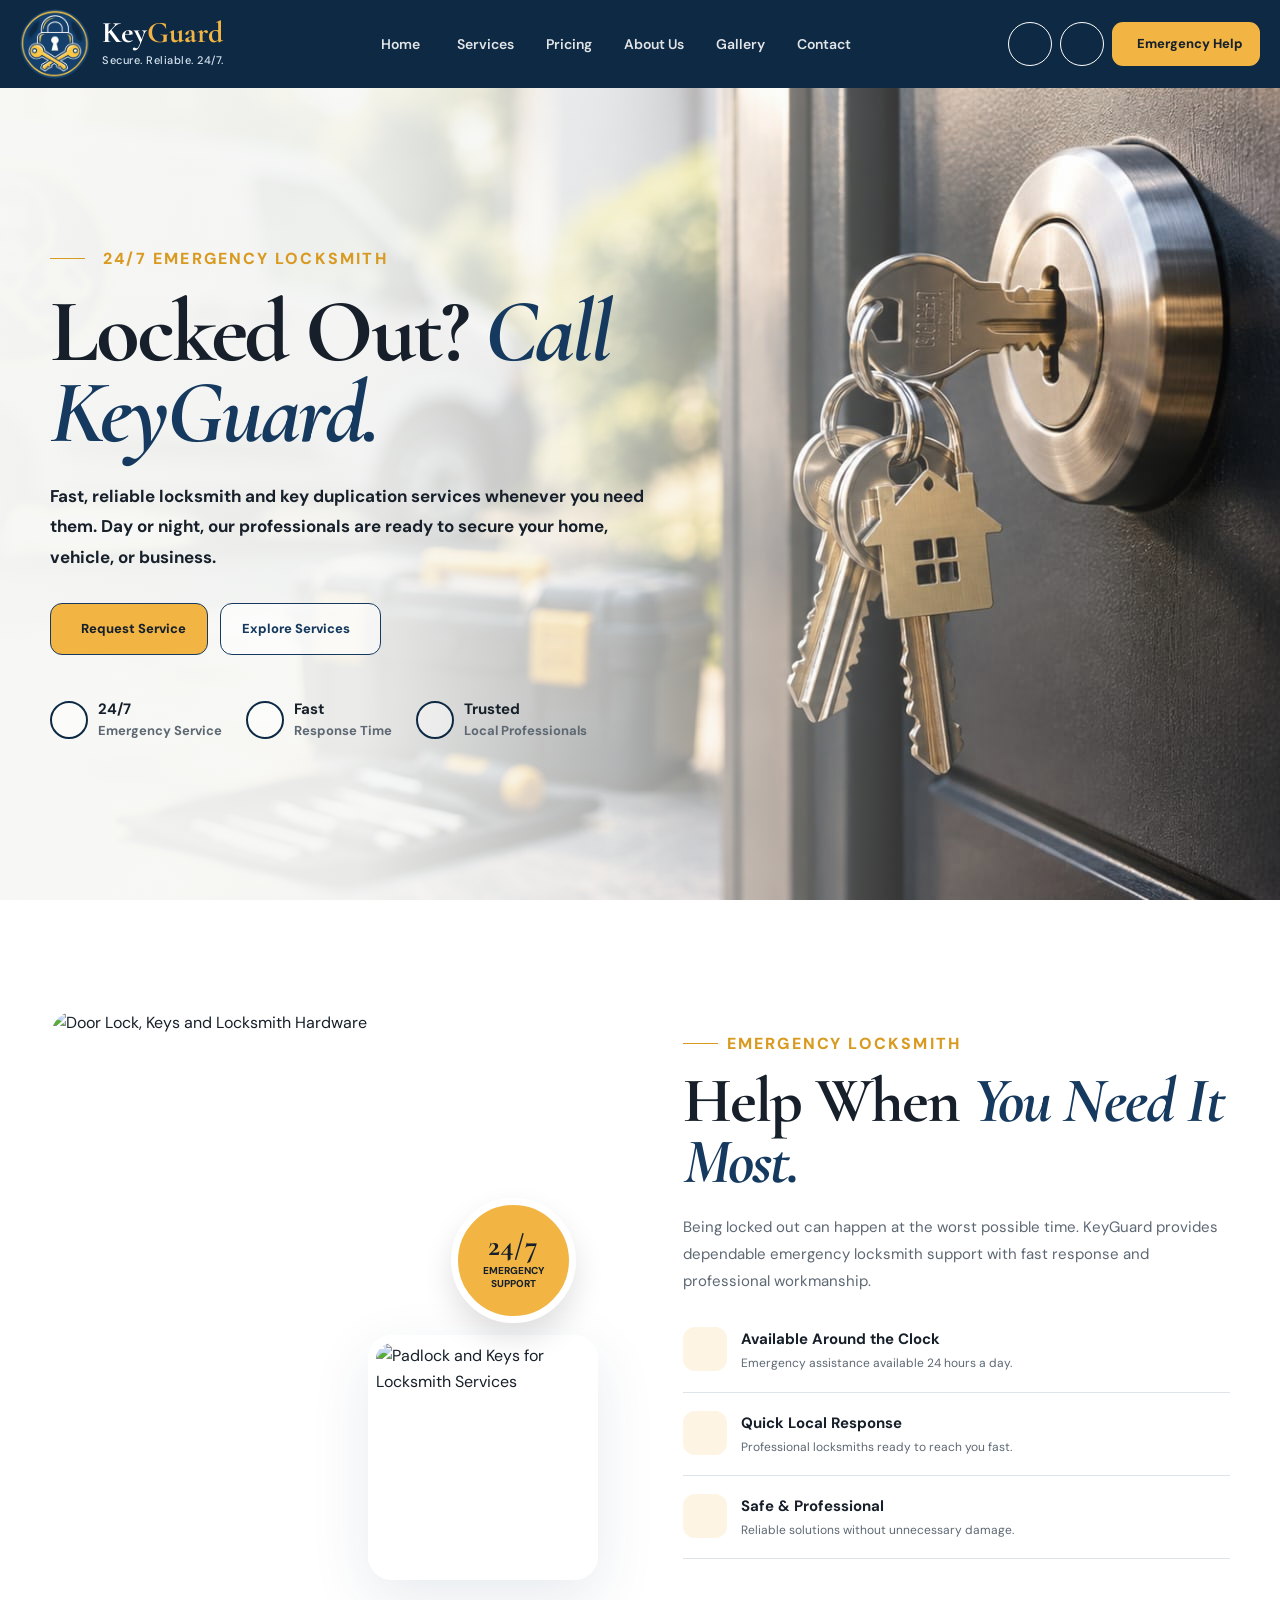
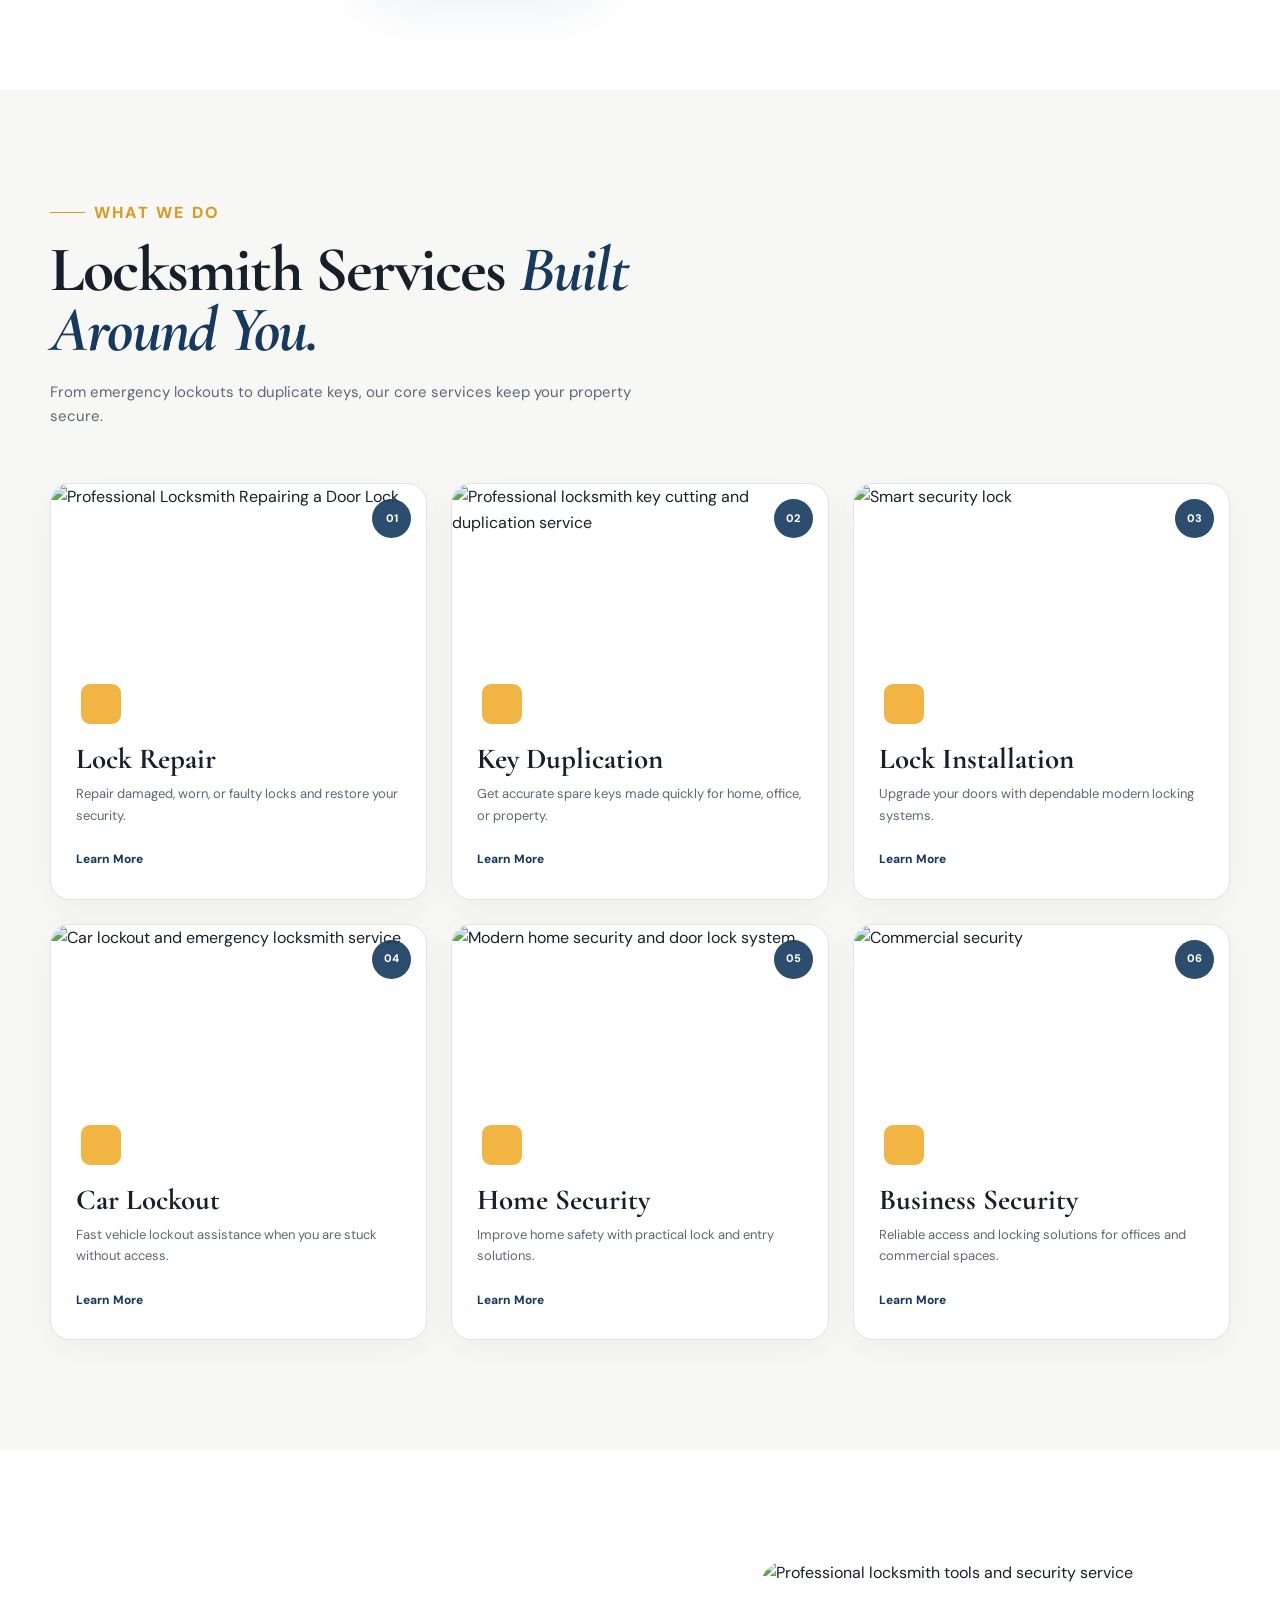
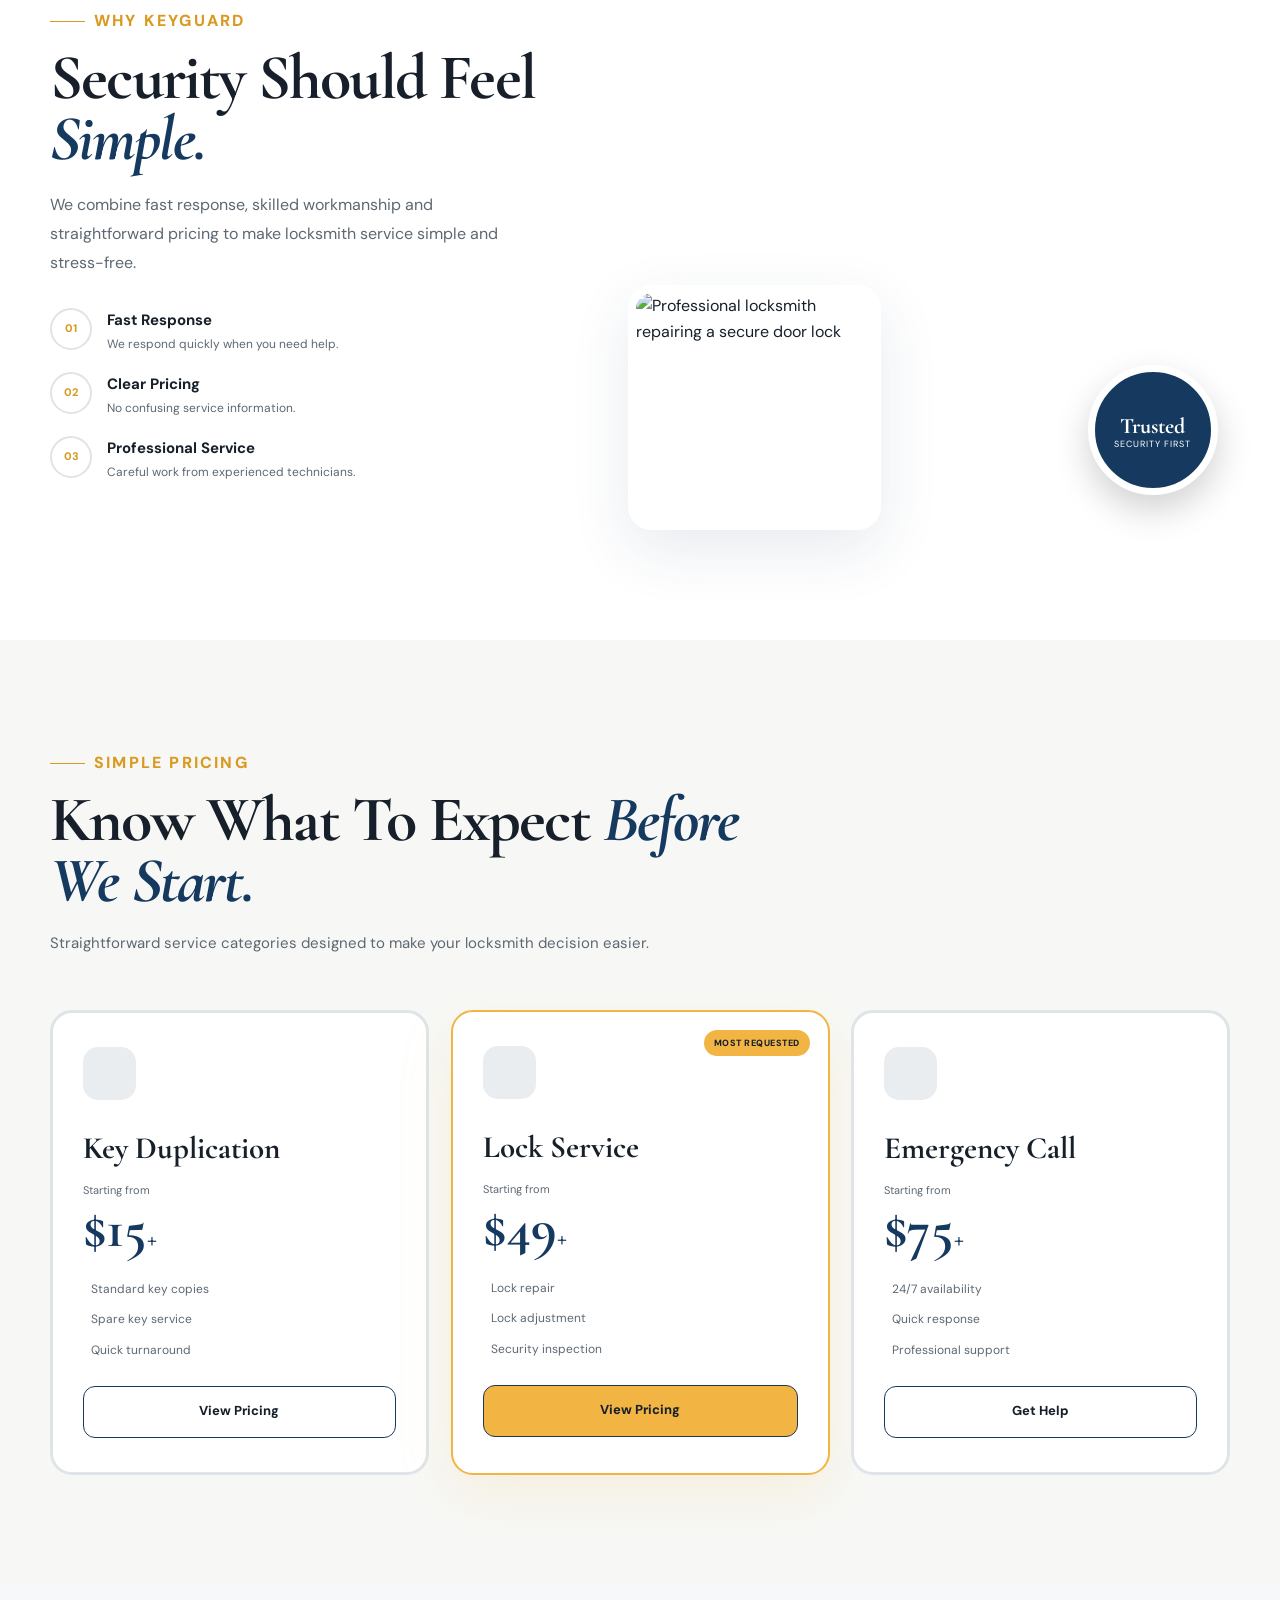
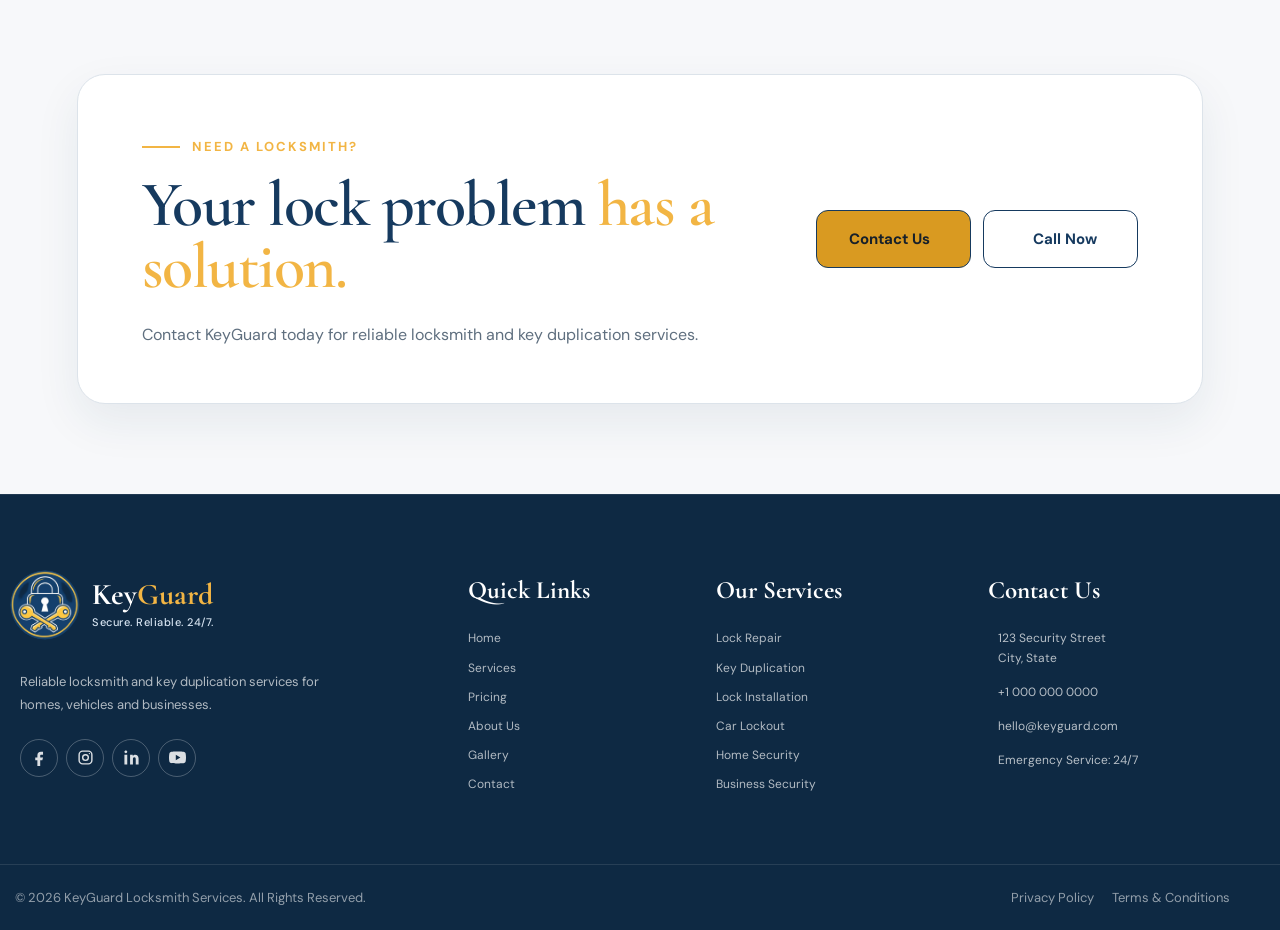
==== commit 70ce8af2: "Add files via upload" ====
--- a/index.html
+++ b/index.html
@@ -249,16 +249,12 @@
 
             <div class="main-image image-hover">
 
-               <img
-    src="https://images.unsplash.com/photo-1757590108469-693d6f6a0165?auto=format&fit=crop&w=1100&q=85"
-    alt="Close-up of a Door Handle and Lock"
-    loading="lazy"
->
-
-                <div class="image-label">
-                    <i data-lucide="shield"></i>
-                    Security You Can Trust
-                </div>
+             <img
+    src="https://volea-store.fr/assets/images/serrurerie-visual-tools-2026.webp"
+    alt="Door Lock, Keys and Locksmith Hardware"
+    loading="lazy">
+
+               
 
             </div>
 
--- a/home.css
+++ b/home.css
@@ -882,9 +882,10 @@
     line-height: 1.8;*/
      max-width: 600px;
   margin-top: 27px;
-  color: var(--text-soft);
-  font-size: 16px;
+  color: var(--text);
+  font-size: 17px;
   line-height: 1.8;
+  font-weight: bold;
 }
 
 
@@ -1114,6 +1115,8 @@
     color: var(--text-soft);
 
     font-size: 13px;
+    font-weight: bold;
+    
 }
 
 
@@ -1272,7 +1275,7 @@
 }
 
 .dark-eyebrow {
-    color: var(--secondary);
+    color: var(--secondary-dark);
 }
 
 
@@ -4028,4 +4031,22 @@
     font-weight: 700;
     text-decoration: none;
   }
+}
+/* ALL PAGES — MOBILE RTL EYEBROW LINE FIX */
+@media screen and (max-width: 800px) {
+  body.rtl .eyebrow {
+    direction: rtl !important;
+    flex-direction: row !important;
+    justify-content: flex-start;
+    text-align: right;
+  }
+
+  body.rtl .eyebrow .eyebrow-line {
+    flex-shrink: 0;
+  }
+
+  body.rtl .eyebrow i,
+  body.rtl .eyebrow svg {
+    flex-shrink: 0;
+  }
 }
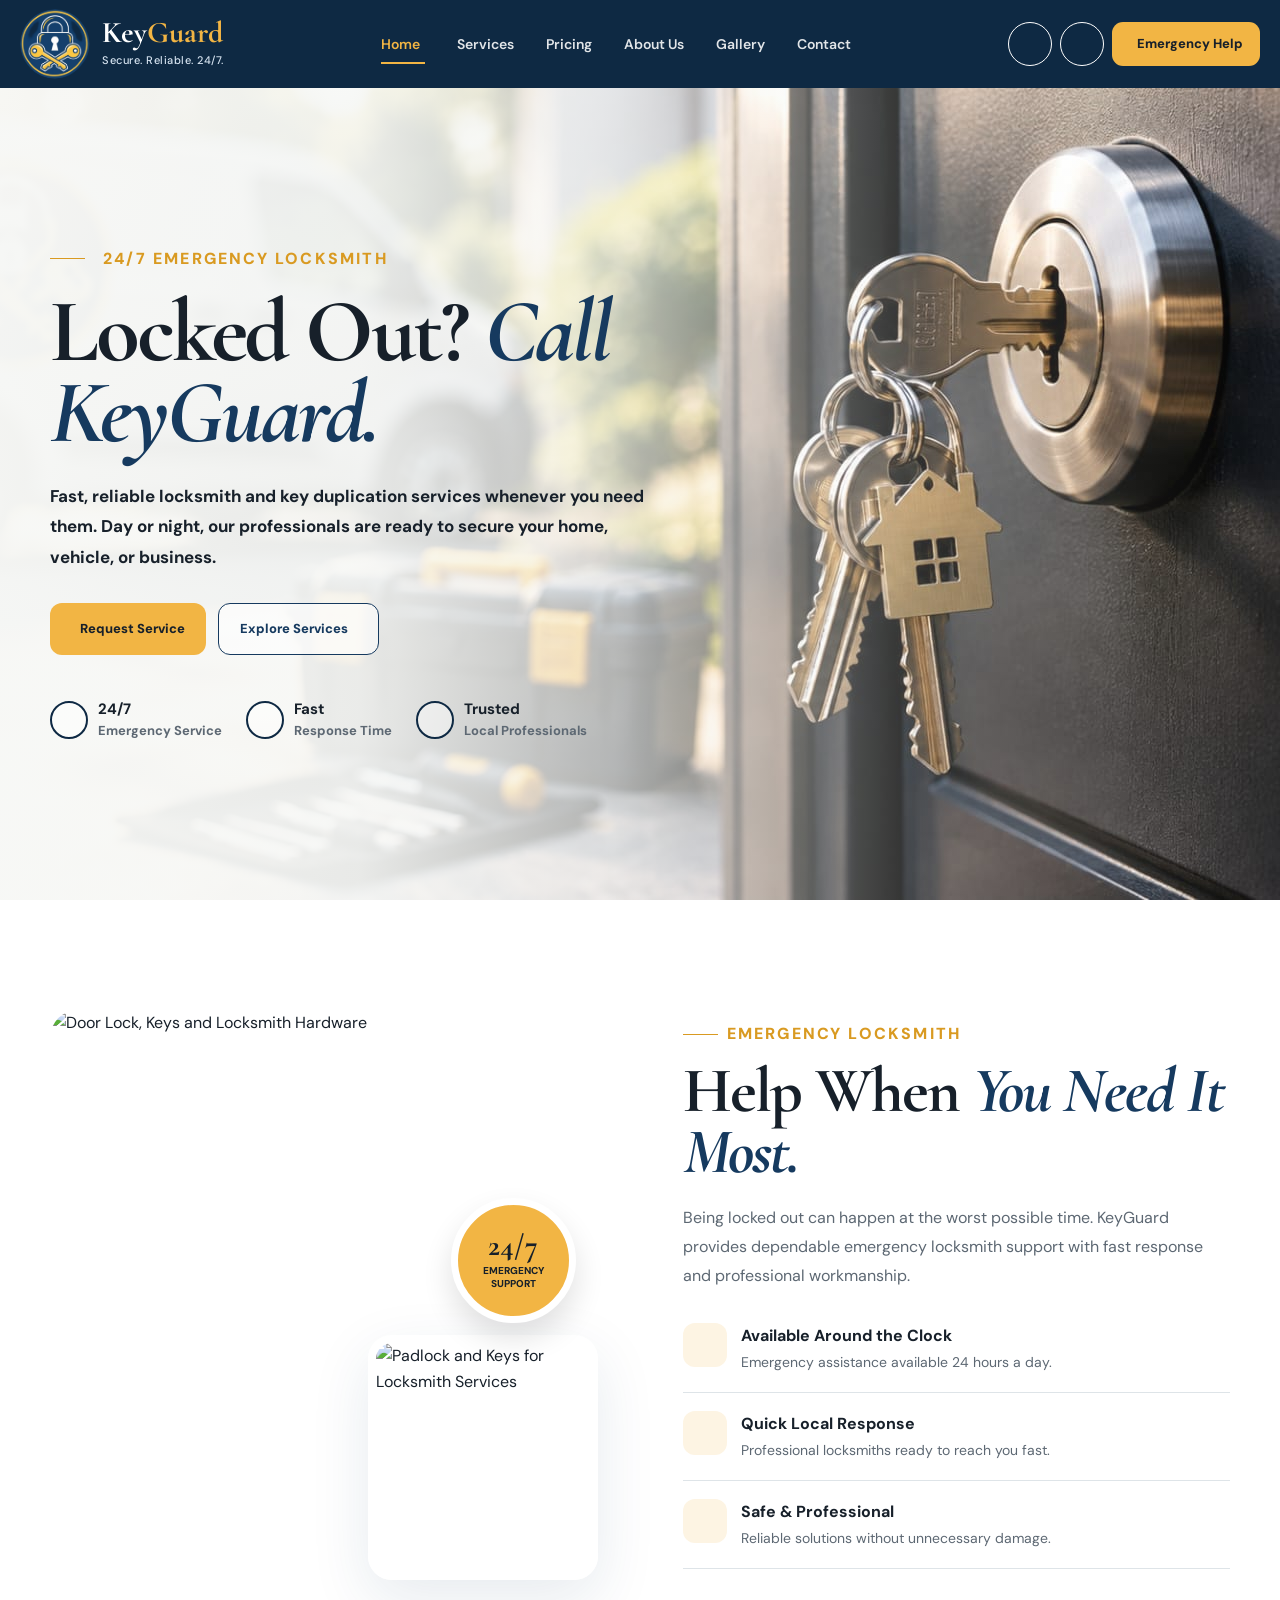
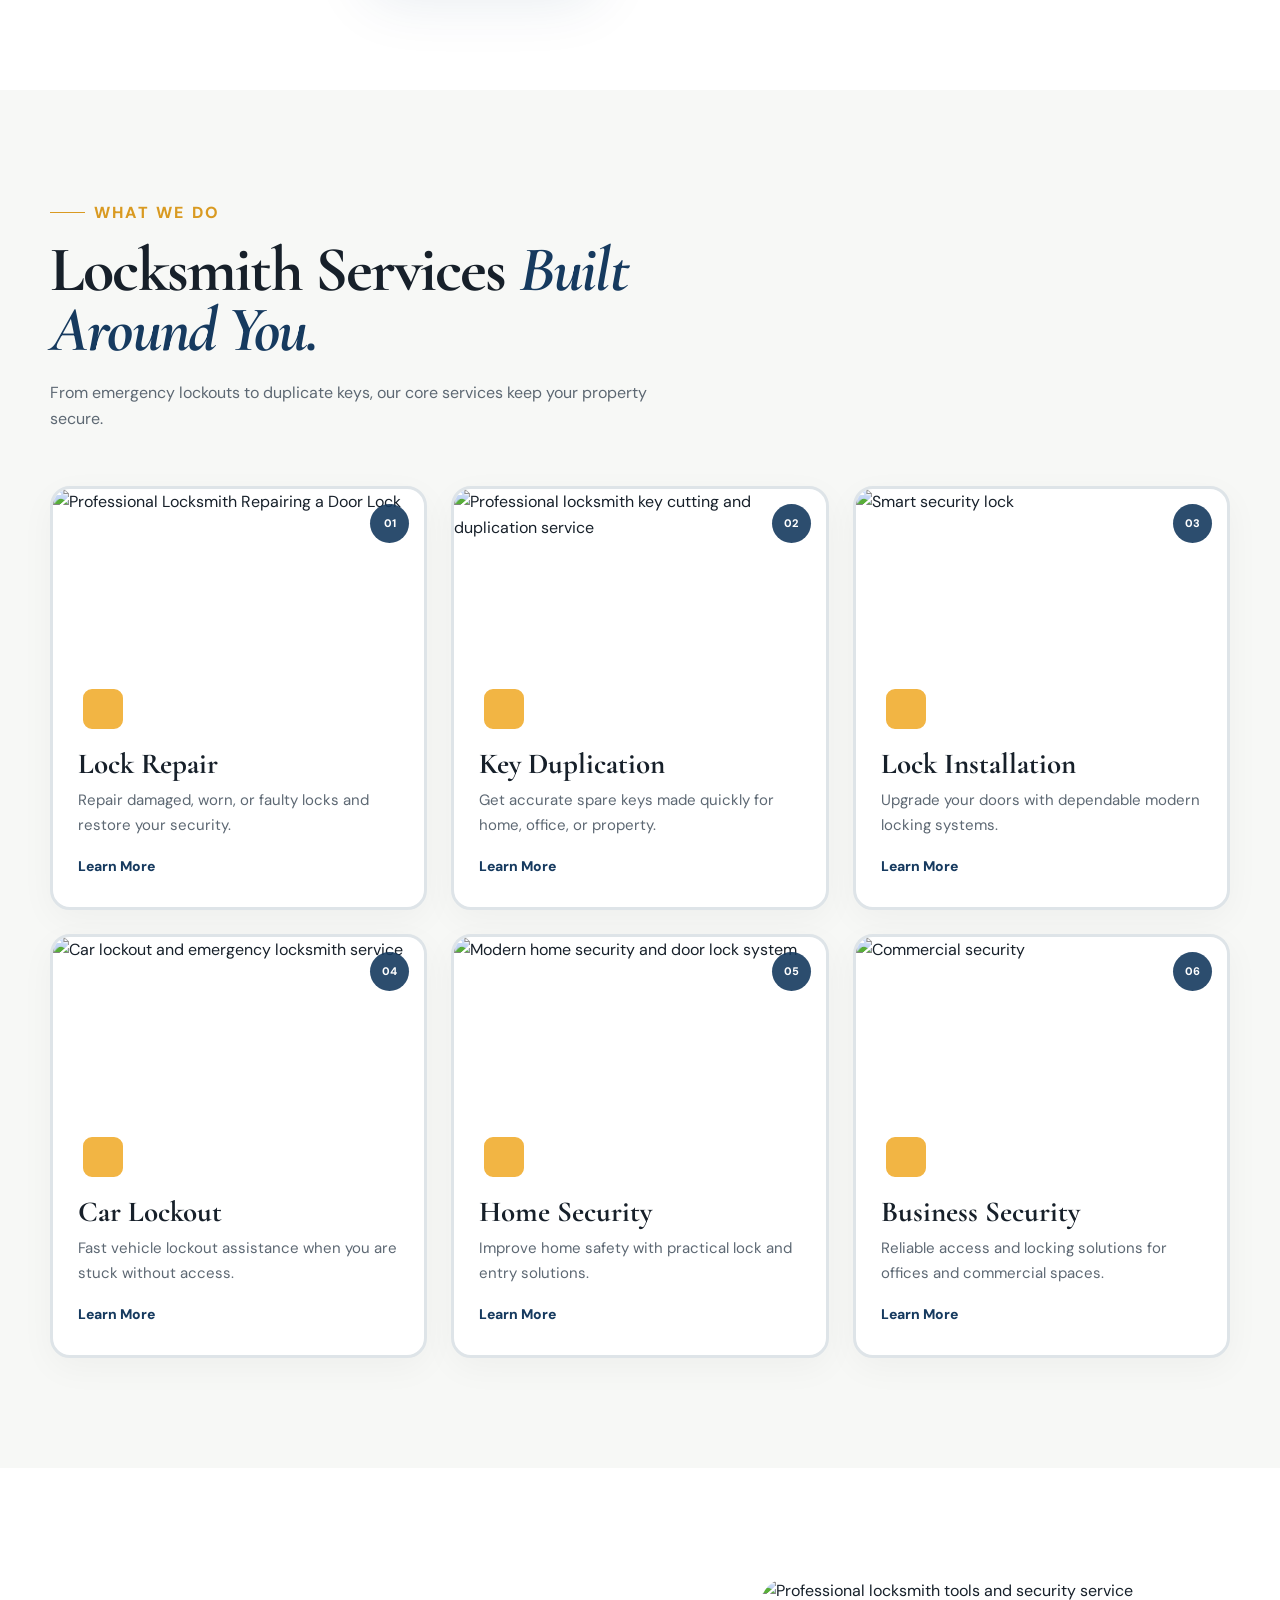
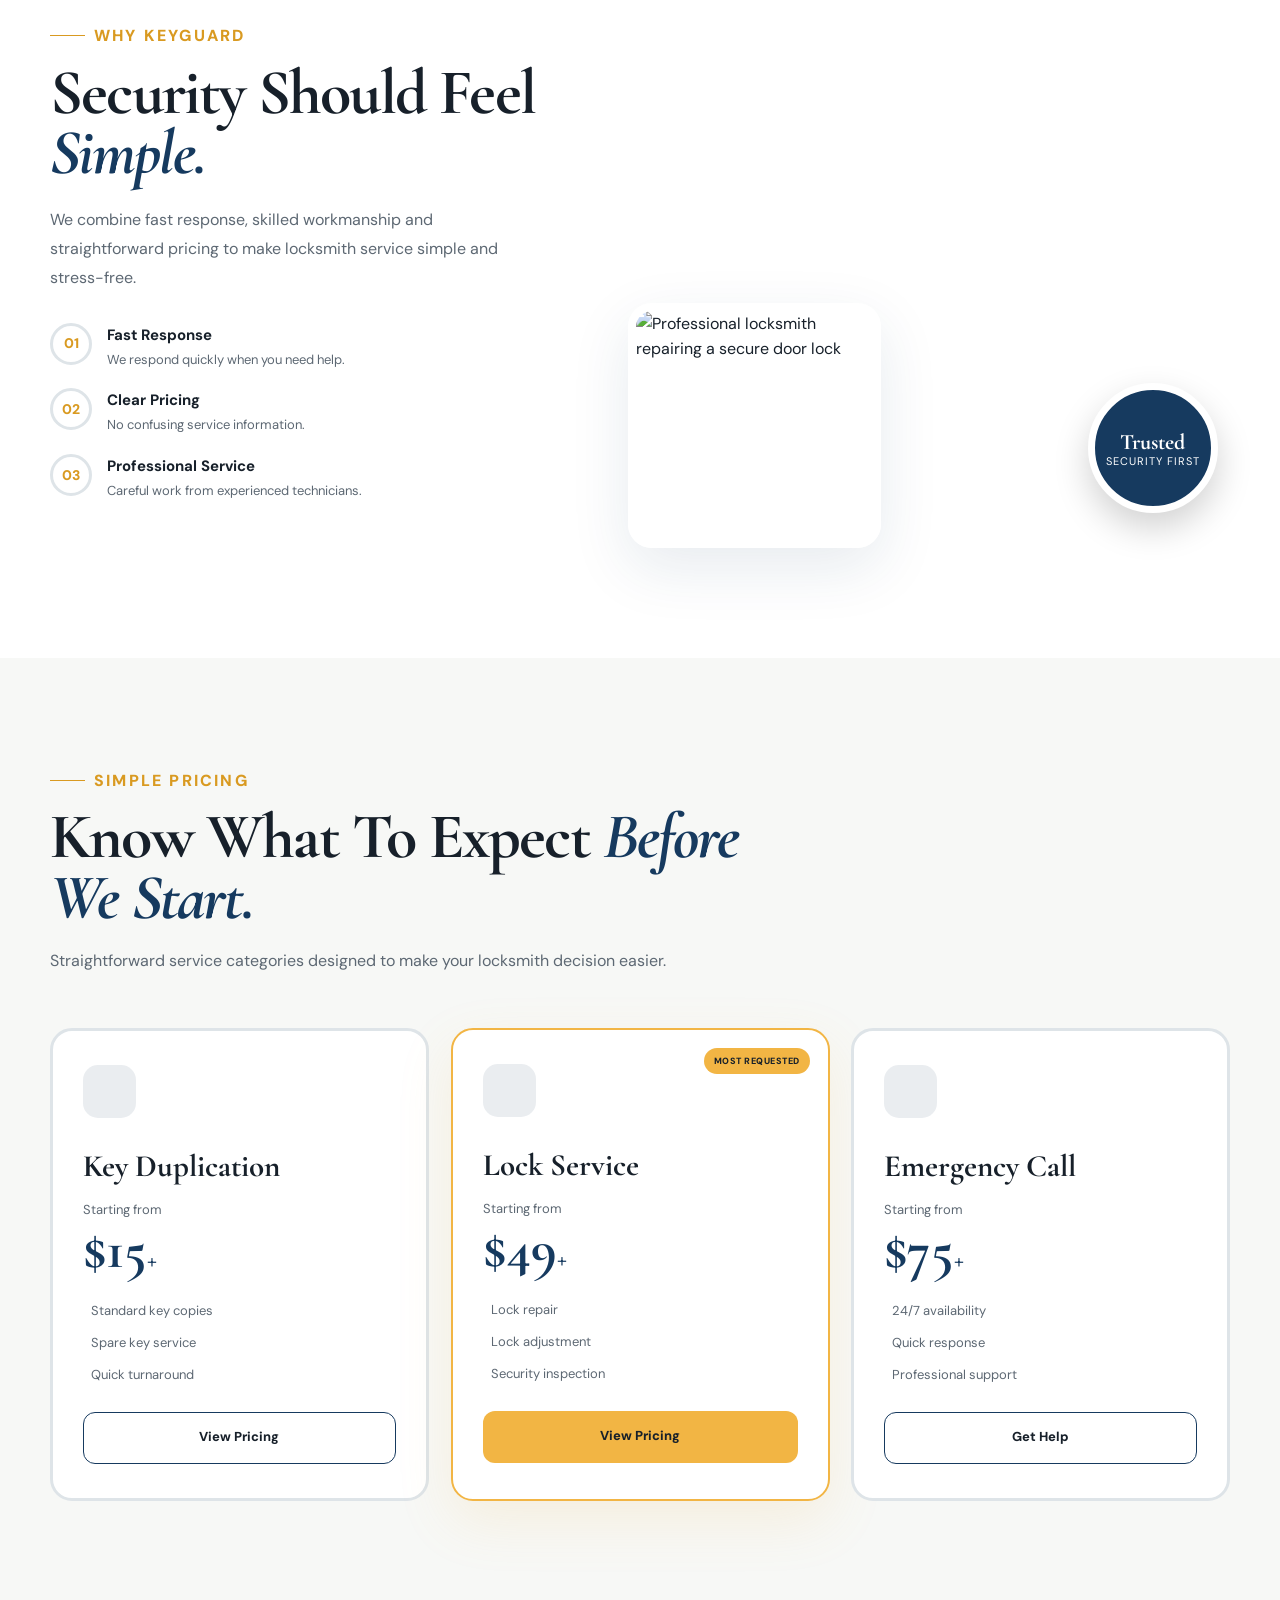
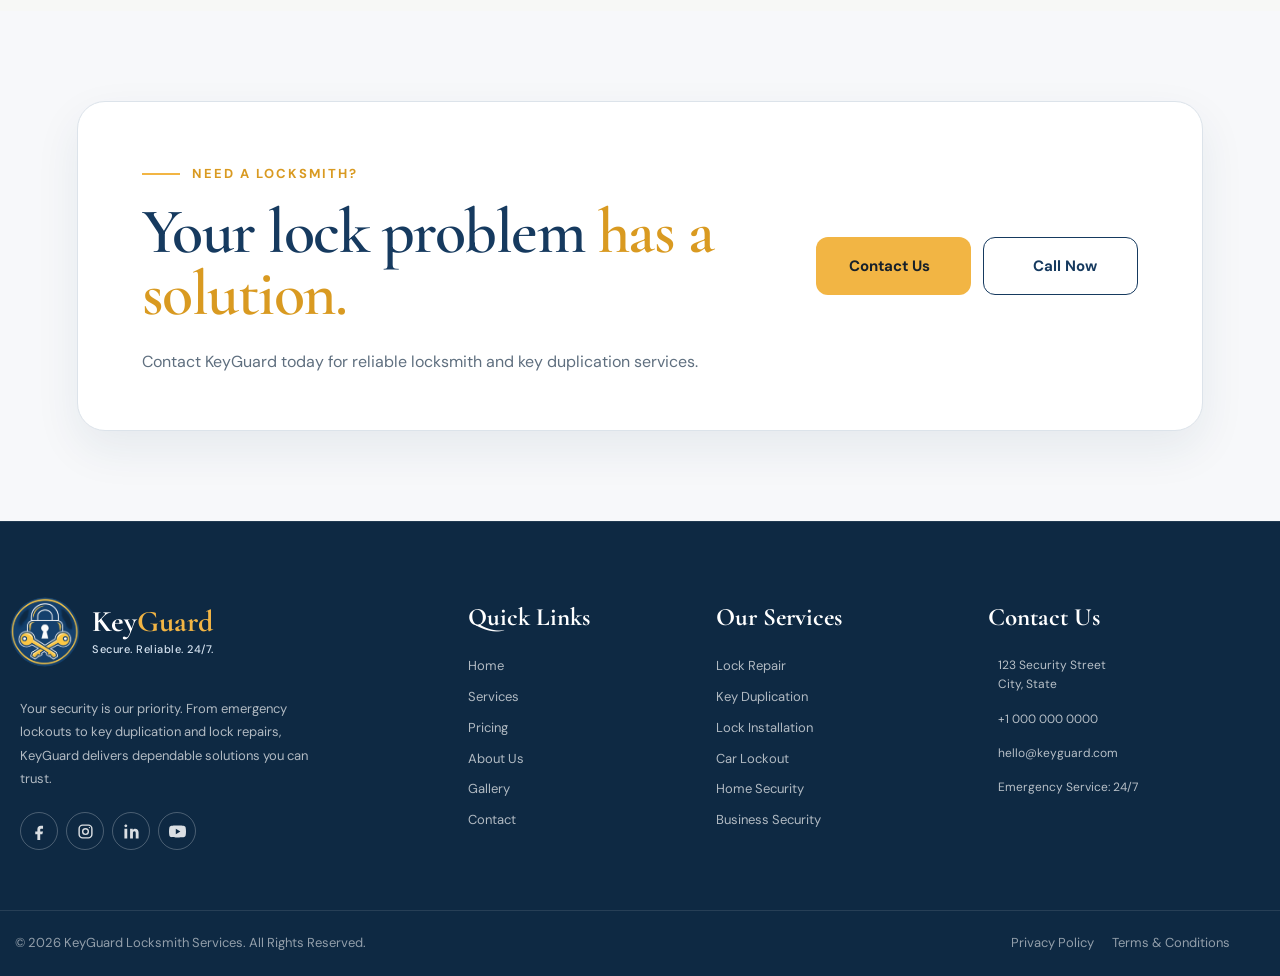
==== commit 122cef20: "Add files via upload" ====
--- a/index.html
+++ b/index.html
@@ -6,12 +6,12 @@
 
     <title>KeyGuard | Locksmith & Key Duplication</title>
 
-    <!-- Google Fonts -->
+    
     <link rel="preconnect" href="https://fonts.googleapis.com">
     <link rel="preconnect" href="https://fonts.gstatic.com" crossorigin>
     <link href="https://fonts.googleapis.com/css2?family=Cormorant+Garamond:wght@500;600;700&family=DM+Sans:wght@400;500;600;700&display=swap" rel="stylesheet">
 
-    <!-- Lucide Icons -->
+
     <script src="https://unpkg.com/lucide@latest"></script>
 
     <link rel="stylesheet" href="home.css">
@@ -20,16 +20,12 @@
 
 <body>
 
-<!-- =========================================================
-     HEADER
-========================================================= -->
+
 <header class="site-header" id="siteHeader">
 
     <div class="header-inner">
 
-        <!-- LOGO -->
        
-<!-- LOGO -->
 <a href="index.html" class="brand">
 
     <div class="brand-logo">
@@ -49,29 +45,29 @@
 </a>
 
 
-        <!-- MOBILE MENU -->
+      
         <button class="mobile-menu-btn" id="mobileMenuBtn" aria-label="Open menu">
             <i data-lucide="menu"></i>
         </button>
 
 
-        <!-- NAVIGATION -->
+       
         <nav class="main-nav" id="mainNav">
 
-            <!-- HOME DROPDOWN -->
-            <div class="nav-dropdown">
-
-                <button class="nav-link dropdown-toggle" type="button">
-                    Home
-                    <i data-lucide="chevron-down"></i>
-                </button>
-
-                <div class="dropdown-menu">
-                    <a href="index.html">Home-Classic</a>
-                    <a href="home2.html">Home-Premium</a>
-                </div>
-
-            </div>
+           
+<div class="nav-dropdown">
+
+    <button class="nav-link dropdown-toggle active" type="button">
+        Home
+        <i data-lucide="chevron-down"></i>
+    </button>
+
+    <div class="dropdown-menu">
+        <a href="index.html" class="active">Home-Classic</a>
+        <a href="home2.html">Home-Premium</a>
+    </div>
+
+</div>
 
 
             <a href="service.html" class="nav-link">
@@ -101,7 +97,7 @@
         </nav>
 
 
-        <!-- RIGHT CONTROLS -->
+       
         
  <div class="header-actions">
       <button class="header-icon-btn circle-btn" id="rtlToggle"
@@ -130,12 +126,9 @@
 <main>
 
 
-<!-- =========================================================
-     SECTION 1 — HERO
-========================================================= -->
 <section class="hero">
 
-    <!-- HERO BACKGROUND IMAGE -->
+    
     <div class="hero-background">
 
 <img
@@ -147,7 +140,7 @@
     </div>
 
 
-    <!-- LEFT GRADIENT OVERLAY -->
+   
     <div class="hero-overlay"></div>
 
 
@@ -230,21 +223,18 @@
         </div>
 
 
-        <!-- HERO FLOATING CARD -->
        
+       
 
 </section>
 
 
 
-<!-- =========================================================
-     SECTION 2 — EMERGENCY
-========================================================= -->
 <section class="section emergency-section">
 
     <div class="container emergency-grid">
 
-        <!-- IMAGE COLLAGE -->
+        
         <div class="image-collage reveal">
 
             <div class="main-image image-hover">
@@ -279,7 +269,7 @@
         </div>
 
 
-        <!-- CONTENT -->
+        
         <div class="section-copy reveal delay-1">
 
             <div class="eyebrow dark-eyebrow">
@@ -348,9 +338,7 @@
 
 
 
-<!-- =========================================================
-     SECTION 3 — SERVICES
-========================================================= -->
+
 <section class="section services-section">
 
     <div class="container">
@@ -378,7 +366,7 @@
         <div class="services-grid">
 
 
-            <!-- CARD 1 -->
+            
             <article class="service-card reveal">
 
                 <div class="service-image image-hover">
@@ -416,7 +404,7 @@
             </article>
 
 
-            <!-- CARD 2 -->
+           
             <article class="service-card reveal delay-1">
 
                 <div class="service-image image-hover">
@@ -453,7 +441,7 @@
             </article>
 
 
-            <!-- CARD 3 -->
+           
             <article class="service-card reveal delay-2">
 
                 <div class="service-image image-hover">
@@ -907,13 +895,11 @@
 </a>
 
                        
-
-            <p>
-                Reliable locksmith and key duplication services
-                for homes, vehicles and businesses.
-            </p>
-
-
+<p>
+  Your security is our priority. From emergency lockouts
+  to key duplication and lock repairs, KeyGuard delivers
+  dependable solutions you can trust.
+</p>
            <div class="footer-socials">
 
     <!-- Facebook -->
--- a/home.css
+++ b/home.css
@@ -942,12 +942,13 @@
 
     color: var(--text);
 
-    border: 1px solid var(--primary);
+    
 }
 
 .btn-primary:hover {
-
-
+     
+
+ background: #FFD06A;
 
     transform: translateY(-3px);
 
@@ -1271,7 +1272,7 @@
 
     color: var(--text-soft);
 
-    font-size: 15px;
+    font-size: 16px;
 }
 
 .dark-eyebrow {
@@ -1472,7 +1473,7 @@
 
     line-height: 1.8;
 
-    font-size: 15px;
+    font-size: 16px;
 }
 
 
@@ -1521,7 +1522,7 @@
 
     color: var(--text);
 
-    font-size: 15px;
+    font-size: 16px;
 }
 
 .feature-row p {
@@ -1530,7 +1531,7 @@
 
     color: var(--text-soft);
 
-    font-size: 12px;
+    font-size: 14px;
 }
 
 
@@ -1558,7 +1559,7 @@
 
     background: var(--surface);
 
-    border: 1px solid var(--border);
+    border: 3px solid var(--border);
 
     border-radius: 20px;
 
@@ -1678,7 +1679,7 @@
 
     color: var(--text-soft);
 
-    font-size: 13px;
+    font-size: 15px;
 
     line-height: 1.65;
 }
@@ -1695,7 +1696,7 @@
 
     color: var(--primary);
 
-    font-size: 12px;
+    font-size: 14px;
 
     font-weight: 800;
 }
@@ -1776,13 +1777,13 @@
     display: grid;
     place-items: center;
 
-    border: 2px solid var(--border);
+    border: 3px solid var(--border);
 
     border-radius: 50%;
 
     color: var(--secondary-dark);
 
-    font-size: 11px;
+    font-size: 14px;
 
     font-weight: 800;
 }
@@ -1800,7 +1801,7 @@
 
     color: var(--text-soft);
 
-    font-size: 12px;
+    font-size: 13px;
 }
 
 .text-link {
@@ -1935,7 +1936,7 @@
 
 .security-stamp span {
 
-    font-size: 9px;
+    font-size: 11px;
 
     letter-spacing: 1px;
 
@@ -2067,7 +2068,7 @@
 
     color: var(--text-soft);
 
-    font-size: 11px;
+    font-size: 13px;
 }
 
 .price {
@@ -2114,7 +2115,7 @@
 
     color: var(--text-soft);
 
-    font-size: 12px;
+    font-size: 13px;
 }
 
 .price-card li svg {
@@ -2312,7 +2313,7 @@
     font-weight: 700;
     letter-spacing: 2px;
 
-    color: var(--secondary);
+    color: var(--secondary-dark);
 }
 
 .cta-label::before {
@@ -2337,7 +2338,7 @@
 }
 
 .cta-content h2 span {
-    color: var(--secondary);
+    color: var(--secondary-dark);
 }
 
 
@@ -2403,13 +2404,13 @@
 /* PRIMARY */
 
 .cta-actions .btn-primary {
-    background: var(--secondary-dark);
+    background: var(--secondary);
     color: var(--text);
-    border: 1px solid var(--primary);
+    
 }
 
 .cta-actions .btn-primary:hover {
-    background: var(--secondary);
+    background: #FFD06A;
     border-color: var(--secondary);
     color: var(--primary);
 
@@ -2721,7 +2722,7 @@
 
     color: rgba(255,255,255,.68);
 
-    font-size: 12px;
+    font-size: 13px;
 
     transition:
         color .2s ease,
@@ -4049,4 +4050,10 @@
   body.rtl .eyebrow svg {
     flex-shrink: 0;
   }
+}
+/* HOME 1 — MOVE RTL & DARK BUTTONS LEFT ON MOBILE */
+@media screen and (max-width: 800px) {
+  body.rtl .header-actions {
+    transform: translateX(-48px);
+  }
 }
